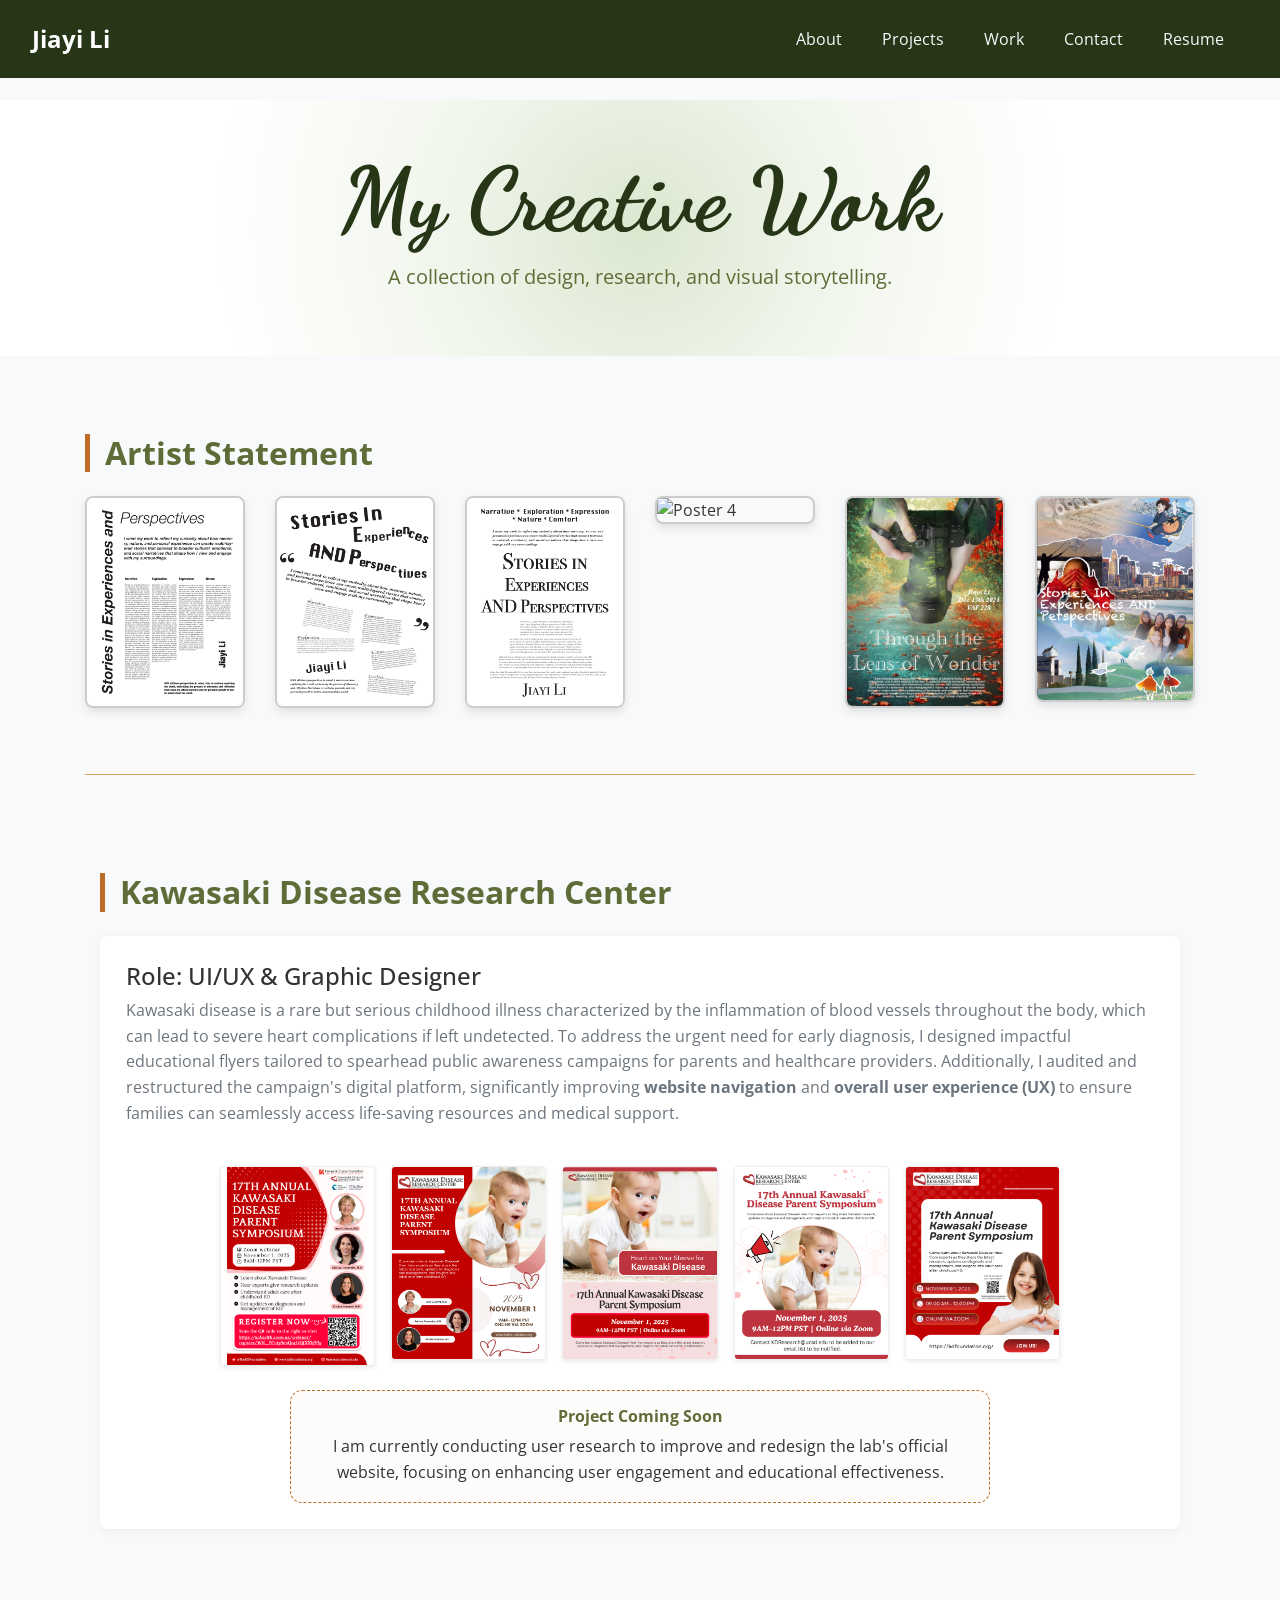
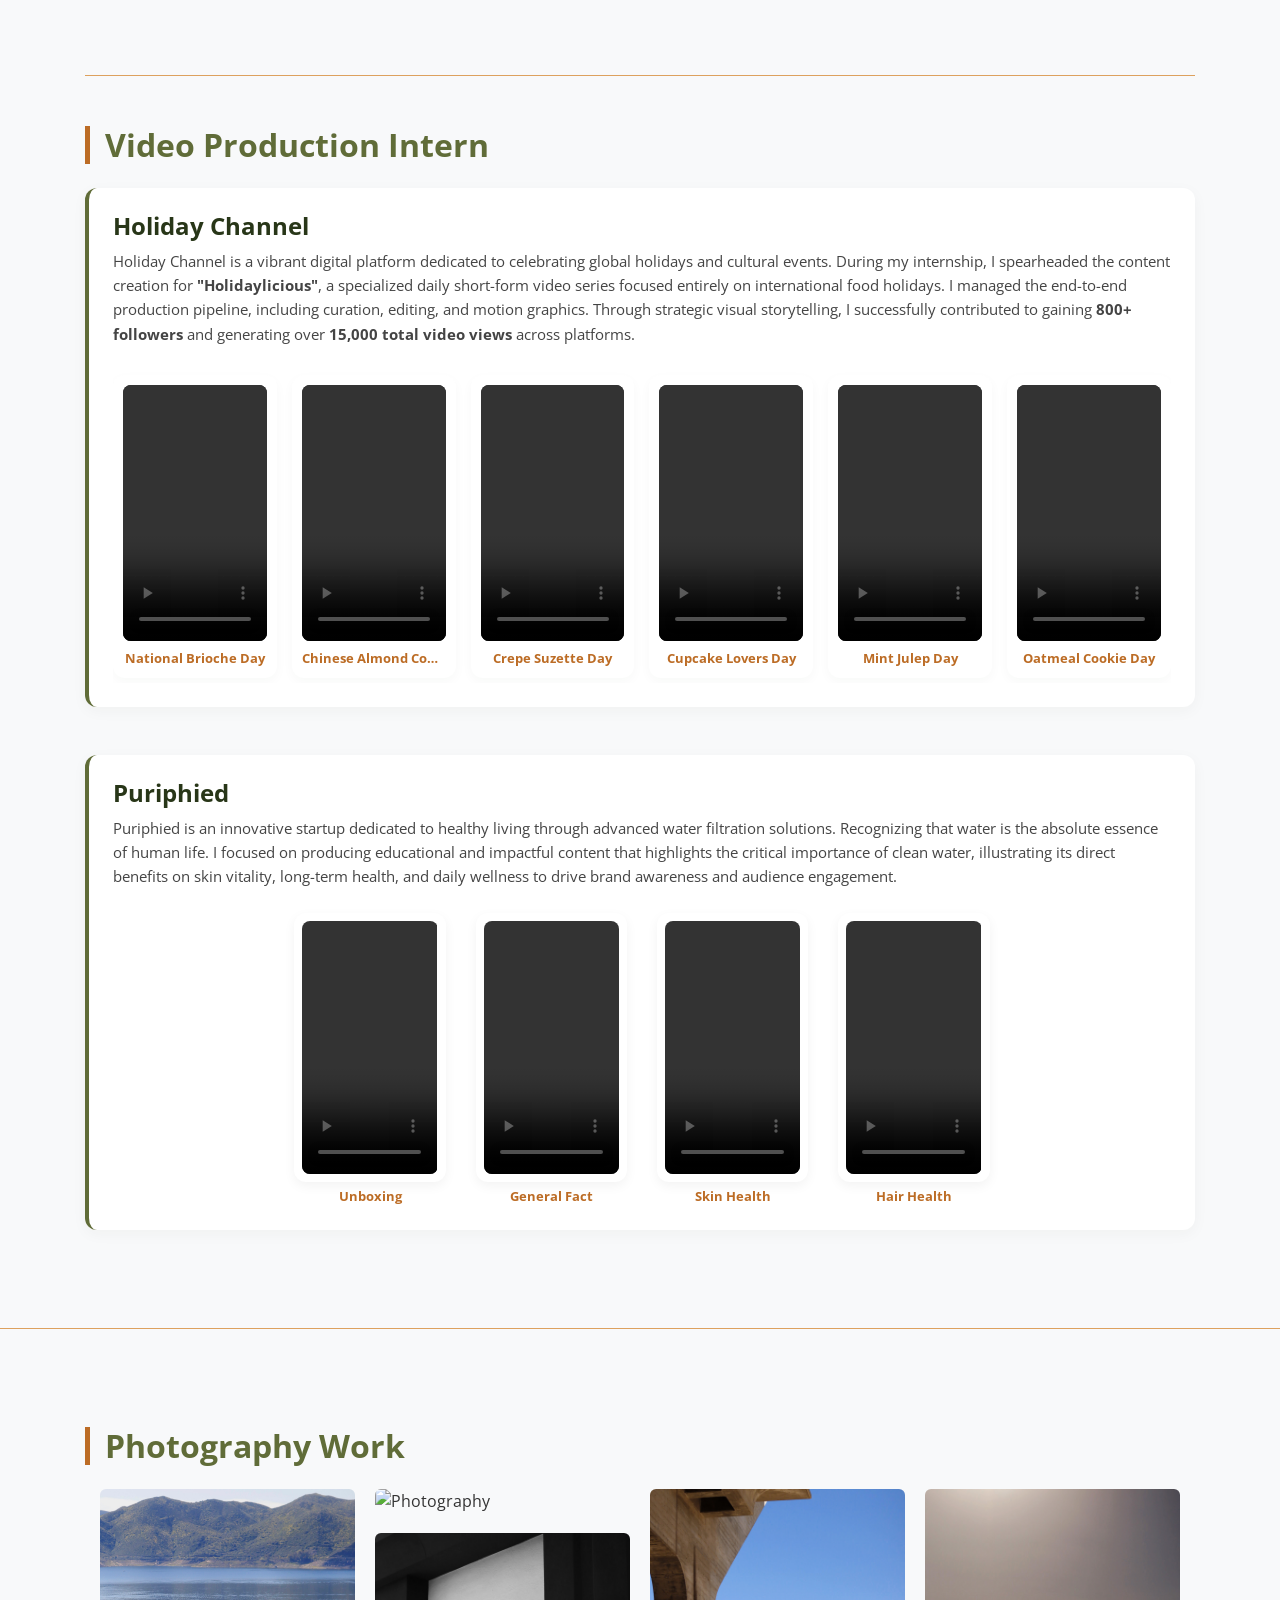
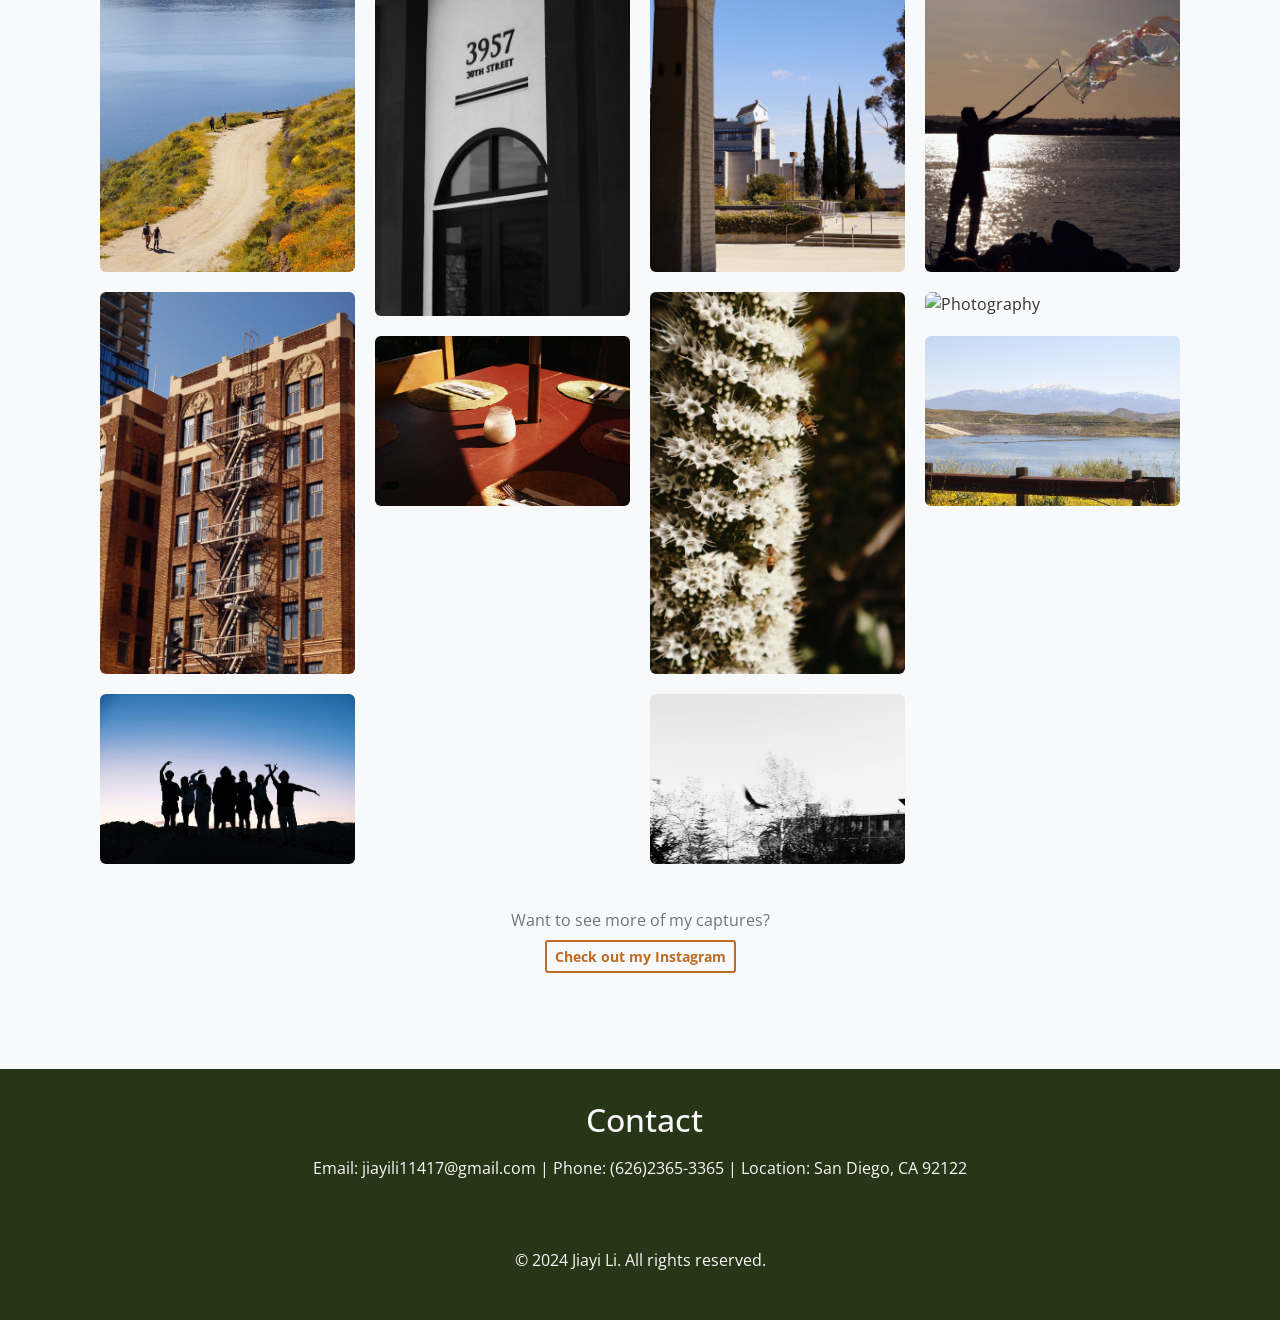
==== work.html @ 373b0603 "Update work.html" ====
<!doctype html>
<html lang="en">
<head>
    <meta charset="utf-8">
    <meta name="viewport" content="width=device-width, initial-scale=1, shrink-to-fit=no">
    <link href="https://fonts.googleapis.com/css2?family=Open+Sans:ital,wght@0,300..800;1,300..800&family=Roboto:wght@300&display=swap" rel="stylesheet">
    <link href="https://fonts.googleapis.com/css2?family=Dancing+Script:wght@700&display=swap" rel="stylesheet">
    <link rel="stylesheet" href="https://stackpath.bootstrapcdn.com/bootstrap/4.5.2/css/bootstrap.min.css">
    <link rel="stylesheet" href="styles.css">
    <script src="https://kit.fontawesome.com/b424141c2f.js" crossorigin="anonymous"></script>
    <title>Work Gallery | Jiayi Li</title>
</head>
<body class="work-page" style="padding-top: 100px; background-color: #f8f9fa;">

    <nav class="navbar navbar-expand-lg navbar-dark bg-dark fixed-top">
        <a class="navbar-brand" href="index.html">Jiayi Li</a>
        <button class="navbar-toggler" type="button" data-toggle="collapse" data-target="#navbarTogglerDemo02">
            <span class="navbar-toggler-icon"></span>
        </button>
        <div class="collapse navbar-collapse" id="navbarTogglerDemo02">
            <ul class="navbar-nav ml-auto">
                <li class="nav-item"><a href="index.html#about" class="nav-link"><i class="fas fa-user"></i> About</a></li>
                <li class="nav-item"><a href="index.html#projects" class="nav-link"><i class="fas fa-project-diagram"></i> Projects</a></li>
                <li class="nav-item active"><a href="work.html" class="nav-link"><i class="fas fa-palette"></i> Work</a></li>
                <li class="nav-item"><a href="index.html#contact" class="nav-link"><i class="fas fa-envelope"></i> Contact</a></li>
                <li class="nav-item"><a href="JIAYI_RESUME.pdf" class="nav-link" target="_blank"><i class="fas fa-file-alt"></i> Resume</a></li>
            </ul>
        </div>
    </nav>

   <header class="work-header text-center py-5" style="margin-bottom: 30px;">
        <div class="container">
            <h1 class="display-2" style="font-family: 'Dancing Script', cursive; font-weight: 700; color: #283618; text-shadow: 0.5px 0px 0px #283618;">
                My Creative Work
            </h1>
            <p class="lead" style="color: #606c38; font-weight: 400;">A collection of design, research, and visual storytelling.</p>
        </div>
    </header>

    <div class="container py-5">
    
    <section id="graphic-design" class="mb-5">
        <div class="custom-work-header mb-4">
            <h2><i class="fas fa-palette"></i> Artist Statement</h2>
        </div>
        <div class="row">
            <div class="col-md-2 col-4 mb-3"><img src="images/Denotative R2-1.png" class="img-fluid poster-image" alt="Poster 1"></div>
            <div class="col-md-2 col-4 mb-3"><img src="images/Connotative 2-1.png" class="img-fluid poster-image" alt="Poster 2"></div>
            <div class="col-md-2 col-4 mb-3"><img src="images/Connotative 4-1.png" class="img-fluid poster-image" alt="Poster 3"></div>
            <div class="col-md-2 col-4 mb-3"><img src="images/Exhibition 2-compressed-1.png" class="img-fluid poster-image" alt="Poster 4"></div>
            <div class="col-md-2 col-4 mb-3"><img src="images/Exhibition.png" class="img-fluid poster-image" alt="Poster 5"></div>
            <div class="col-md-2 col-4 mb-3"><img src="images/Collage.png" class="img-fluid poster-image" alt="Poster 6"></div>
        </div>
    </section>

    <hr>
     <!-- KDRC -->    
    <div class="container py-5">
        <section id="lab-research" class="mb-5">
            <div class="custom-work-header mb-4">
                <h2><i class="fas fa-flask"></i> Kawasaki Disease Research Center</h2>
            </div>
        
            <div class="project-item p-4 mb-4" style="height: auto; border-radius: 8px; background-color: #fff; box-shadow: 0 2px 10px rgba(0,0,0,0.05);">
                <div class="row">
                    <div class="col-md-12 mb-3">
                        <h4 class="mb-2">Role: UI/UX & Graphic Designer</h4>
                        <p class="text-muted">Kawasaki disease is a rare but serious childhood illness characterized by the inflammation of blood vessels throughout the body, which can lead to severe heart complications if left undetected. To address the urgent need for early diagnosis, I designed impactful educational flyers tailored to spearhead public awareness campaigns for parents and healthcare providers. Additionally, I audited and restructured the campaign's digital platform, significantly improving <strong>website navigation</strong> and <strong>overall user experience (UX)</strong> to ensure families can seamlessly access life-saving resources and medical support.</p>
                    </div>
                    
                    <div class="col-md-12">
                        <div class="row no-gutters justify-content-center">
                            <div class="col-md-2 col-sm-4 col-6 mb-3 px-2">
                                <img src="images/KD Flyer Work/p5.png" class="img-fluid kd-flyer-small" alt="KD Flyer 5">
                            </div>
                            <div class="col-md-2 col-sm-4 col-6 mb-3 px-2">
                                <img src="images/KD Flyer Work/p2.png" class="img-fluid kd-flyer-small" alt="KD Flyer 2">
                            </div>
                            <div class="col-md-2 col-sm-4 col-6 mb-3 px-2">
                                <img src="images/KD Flyer Work/p3.png" class="img-fluid kd-flyer-small" alt="KD Flyer 3">
                            </div>
                            <div class="col-md-2 col-sm-4 col-6 mb-3 px-2">
                                <img src="images/KD Flyer Work/p4.png" class="img-fluid kd-flyer-small" alt="KD Flyer 4">
                            </div>
                            <div class="col-md-2 col-sm-4 col-6 mb-3 px-2">
                                <img src="images/KD Flyer Work/p1.png" class="img-fluid kd-flyer-small" alt="KD Flyer 1">
                            </div>
                        </div>
                    </div>
    
                    <div class="col-md-12 mt-2">
                        <div class="coming-soon-inline p-3 text-center" style="border: 1px dashed #bc6c25; border-radius: 12px; background: rgba(221, 161, 94, 0.03);">
                            <h6 style="color: #606c38; font-weight: bold;"><i class="fas fa-spinner fa-spin"></i> Project Coming Soon</h6>
                            <p class="mb-0 small">I am currently conducting user research to improve and redesign the lab's official website, focusing on enhancing user engagement and educational effectiveness.</p>
                        </div>
                    </div>
                </div>
            </div>
        </section>
    </div>
    <hr>

    <!-- Section: Internship - Video Production -->
    <section id="internship-videos" class="mb-5">
        <div class="custom-work-header mb-4">
            <h2><i class="fas fa-briefcase"></i> Video Production Intern</h2>
        </div>
        
        <div class="company-intro-card p-4 mb-4">
            <h4 class="company-name">Holiday Channel</h4>
            <p class="company-desc">
                Holiday Channel is a vibrant digital platform dedicated to celebrating global holidays and cultural events. During my internship, I spearheaded the content creation for <strong>"Holidaylicious"</strong>, a specialized daily short-form video series focused entirely on international food holidays. I managed the end-to-end production pipeline, including curation, editing, and motion graphics. Through strategic visual storytelling, I successfully contributed to gaining <strong>800+ followers</strong> and generating over <strong>15,000 total video views</strong> across platforms.
            </p>
    
            <div class="video-row-scroll mt-4" style="display: flex !important; flex-direction: row !important; flex-wrap: nowrap !important; justify-content: space-between !important; gap: 15px !important; width: 100% !important; box-sizing: border-box !important; padding: 5px 0 !important;">
                
                <div class="video-grid-card" style="flex: 1 1 calc(16.666% - 13px) !important; min-width: 140px !important; max-width: 100% !important; box-sizing: border-box !important;">
                    <div class="video-responsive" style="width: 100% !important; aspect-ratio: 9 / 16 !important; position: relative !important;">
                        <video autoplay loop muted playsinline controls preload="metadata" style="width: 100% !important; height: 100% !important; object-fit: cover !important;">
                            <source src="videos/National Brioche Day.mp4" type="video/mp4">
                        </video>
                    </div>
                    <span class="video-tag">National Brioche Day</span>
                </div>
    
                <div class="video-grid-card" style="flex: 1 1 calc(16.666% - 13px) !important; min-width: 140px !important; max-width: 100% !important; box-sizing: border-box !important;">
                    <div class="video-responsive" style="width: 100% !important; aspect-ratio: 9 / 16 !important; position: relative !important;">
                        <video autoplay loop muted playsinline controls preload="metadata" style="width: 100% !important; height: 100% !important; object-fit: cover !important;">
                            <source src="videos/National Chinese Almond Cookie Day.mp4" type="video/mp4">
                        </video>
                    </div>
                    <span class="video-tag">Chinese Almond Cookie Day</span>
                </div>
    
                <div class="video-grid-card" style="flex: 1 1 calc(16.666% - 13px) !important; min-width: 140px !important; max-width: 100% !important; box-sizing: border-box !important;">
                    <div class="video-responsive" style="width: 100% !important; aspect-ratio: 9 / 16 !important; position: relative !important;">
                        <video autoplay loop muted playsinline controls preload="metadata" style="width: 100% !important; height: 100% !important; object-fit: cover !important;">
                            <source src="videos/National Crepe Suzette Day.mp4" type="video/mp4">
                        </video>
                    </div>
                    <span class="video-tag">Crepe Suzette Day</span>
                </div>
    
                <div class="video-grid-card" style="flex: 1 1 calc(16.666% - 13px) !important; min-width: 140px !important; max-width: 100% !important; box-sizing: border-box !important;">
                    <div class="video-responsive" style="width: 100% !important; aspect-ratio: 9 / 16 !important; position: relative !important;">
                        <video autoplay loop muted playsinline controls preload="metadata" style="width: 100% !important; height: 100% !important; object-fit: cover !important;">
                            <source src="videos/National Cupcake Lovers Day.mp4" type="video/mp4">
                        </video>
                    </div>
                    <span class="video-tag">Cupcake Lovers Day</span>
                </div>
    
                <div class="video-grid-card" style="flex: 1 1 calc(16.666% - 13px) !important; min-width: 140px !important; max-width: 100% !important; box-sizing: border-box !important;">
                    <div class="video-responsive" style="width: 100% !important; aspect-ratio: 9 / 16 !important; position: relative !important;">
                        <video autoplay loop muted playsinline controls preload="metadata" style="width: 100% !important; height: 100% !important; object-fit: cover !important;">
                            <source src="videos/National Mint Julep Day.mp4" type="video/mp4">
                        </video>
                    </div>
                    <span class="video-tag">Mint Julep Day</span>
                </div>
    
                <div class="video-grid-card" style="flex: 1 1 calc(16.666% - 13px) !important; min-width: 140px !important; max-width: 100% !important; box-sizing: border-box !important;">
                    <div class="video-responsive" style="width: 100% !important; aspect-ratio: 9 / 16 !important; position: relative !important;">
                        <video autoplay loop muted playsinline controls preload="metadata" style="width: 100% !important; height: 100% !important; object-fit: cover !important;">
                            <source src="videos/National Oatmeal Cookie Day.mp4" type="video/mp4">
                        </video>
                    </div>
                    <span class="video-tag">Oatmeal Cookie Day</span>
                </div>
    
            </div>
        </div> 
    </section>
       
        <div class="company-intro-card p-4">
            <h4 class="company-name">Puriphied</h4>
            <p class="company-desc mb-4">
                Puriphied is an innovative startup dedicated to healthy living through advanced water filtration solutions. Recognizing that water is the absolute essence of human life. I focused on producing educational and impactful content that highlights the critical importance of clean water, illustrating its direct benefits on skin vitality, long-term health, and daily wellness to drive brand awareness and audience engagement.
            </p>
            
            <div class="row g-3 justify-content-center">
                
                <div class="col-2">
                    <div style="width: 100%; aspect-ratio: 9 / 16; border-radius: 12px; overflow: hidden; background: #1a1a1a; box-shadow: 0 4px 12px rgba(0,0,0,0.05); padding: 8px; background-color: #fff;">
                        <video autoplay loop muted playsinline controls preload="metadata" style="width: 100%; height: 100%; object-fit: cover; border-radius: 8px;">
                            <source src="videos/Unboxing.mp4" type="video/mp4">
                        </video>
                    </div>
                    <div style="text-align: center; margin-top: 5px; font-size: 0.8rem; font-weight: bold; color: #bc6c25; white-space: nowrap; overflow: hidden; text-overflow: ellipsis;">Unboxing</div>
                </div>

                <div class="col-2">
                    <div style="width: 100%; aspect-ratio: 9 / 16; border-radius: 12px; overflow: hidden; background: #1a1a1a; box-shadow: 0 4px 12px rgba(0,0,0,0.05); padding: 8px; background-color: #fff;">
                        <video autoplay loop muted playsinline controls preload="metadata" style="width: 100%; height: 100%; object-fit: cover; border-radius: 8px;">
                            <source src="videos/General fact.mp4" type="video/mp4">
                        </video>
                    </div>
                    <div style="text-align: center; margin-top: 5px; font-size: 0.8rem; font-weight: bold; color: #bc6c25; white-space: nowrap; overflow: hidden; text-overflow: ellipsis;">General Fact</div>
                </div>

                <div class="col-2">
                    <div style="width: 100%; aspect-ratio: 9 / 16; border-radius: 12px; overflow: hidden; background: #1a1a1a; box-shadow: 0 4px 12px rgba(0,0,0,0.05); padding: 8px; background-color: #fff;">
                        <video autoplay loop muted playsinline controls preload="metadata" style="width: 100%; height: 100%; object-fit: cover; border-radius: 8px;">
                            <source src="videos/Skin.mp4" type="video/mp4">
                        </video>
                    </div>
                    <div style="text-align: center; margin-top: 5px; font-size: 0.8rem; font-weight: bold; color: #bc6c25; white-space: nowrap; overflow: hidden; text-overflow: ellipsis;">Skin Health</div>
                </div>

                <div class="col-2">
                    <div style="width: 100%; aspect-ratio: 9 / 16; border-radius: 12px; overflow: hidden; background: #1a1a1a; box-shadow: 0 4px 12px rgba(0,0,0,0.05); padding: 8px; background-color: #fff;">
                        <video autoplay loop muted playsinline controls preload="metadata" style="width: 100%; height: 100%; object-fit: cover; border-radius: 8px;">
                            <source src="videos/Hair.mp4" type="video/mp4">
                        </video>
                    </div>
                    <div style="text-align: center; margin-top: 5px; font-size: 0.8rem; font-weight: bold; color: #bc6c25; white-space: nowrap; overflow: hidden; text-overflow: ellipsis;">Hair Health</div>
                </div>
            </div>
        </div>
    </div> 
    
    <hr>    
           
    <!-- Photography Section -->
    <div class="container py-5">
        <section id="photography" class="mb-5">
            <div class="custom-work-header mb-4">
                <h2><i class="fas fa-camera"></i> Photography Work</h2>
            </div>
            
            <div class="photography-grid">
                <div class="photo-column">
                    <img src="images/Photography Work/photo 2.jpg" class="photo-item" alt="Photography">
                    <img src="images/Photography Work/photo 6.JPG" class="photo-item" alt="Photography">
                    <img src="images/Photography Work/photo 10.JPG" class="photo-item" alt="Photography">
                </div>
                <div class="photo-column">
                    <img src="images/Photography Work/photo 3.JPG" class="photo-item" alt="Photography">
                    <img src="images/Photography Work/photo 7.JPG" class="photo-item" alt="Photography">
                    <img src="images/Photography Work/photo 11.JPG" class="photo-item" alt="Photography">
                </div>
                <div class="photo-column">
                    <img src="images/Photography Work/photo 4.JPG" class="photo-item" alt="Photography">
                    <img src="images/Photography Work/photo 8.JPG" class="photo-item" alt="Photography">
                    <img src="images/Photography Work/photo 12.JPG" class="photo-item" alt="Photography">
                </div>
                <div class="photo-column">
                    <img src="images/Photography Work/photo 5.JPG" class="photo-item" alt="Photography">
                    <img src="images/Photography Work/photo 9.JPG" class="photo-item" alt="Photography">
                    <img src="images/Photography Work/photo 13.JPG" class="photo-item" alt="Photography">
                </div>
            </div>

            <div class="text-center mt-4">
                <p class="large text-muted mb-2">Want to see more of my captures?</p>
                <a href="https://www.instagram.com/jyl_m50" target="_blank" class="btn btn-sm btn-outline-dark">
                    <i class="fab fa-instagram"></i> Check out my Instagram
                </a>
            </div>
        </section>
    </div>
    

<!-- Contact Section -->
<!-- Contact Section -->
    <footer>
        <div class="container">
            <div id="contact">
                <h2><i class="fas fa-envelope"></i>&nbsp;Contact</h2>
                <p>Email: jiayili11417@gmail.com | Phone: (626)2365-3365 | Location: San Diego, CA 92122</p>
                <div class="social-links">
                    <a href="mailto:jiayili11417@gmail.com" target="_blank"><i class="fas fa-envelope"></i></a>
                    <a href="https://www.linkedin.com/in/jiayi-li-402054281/" target="_blank"><i class="fab fa-linkedin"></i></a>
                    <a href="https://www.instagram.com/jyl_m50?igsh=NTc4MTIwNjQ2YQ%3D%3D&utm_source=qr" target="_blank"><i class="fab fa-instagram"></i></a>
                </div>
            </div>
            <p>&copy; 2024 Jiayi Li. All rights reserved.</p>
        </div>
    </footer>

</body>
</html>
---- styles.css ----
/* General Styles */
body {
    font-family: 'Open Sans', sans-serif;
    color: #333;
    background-color: #f8f9fa;
    margin: 0;
    padding: 0;
}

/* Navbar Styles */
.navbar {
    padding: 1rem 2rem;
    background-color: #283618 !important; 
}

.navbar-brand {
    color: #f8f9fa; 
    font-size: 1.5rem;
    font-weight: bold;
}

.nav-link {
    color: #f8f9fa !important;
    font-size: 1rem;
    margin-right: 1rem;
    display: flex;
    align-items: center;
}

.nav-link i {
    margin-right: 0.5rem; 
}

.nav-link:hover {
    color:#dcdcdc !important;
}

.navbar .navbar-brand {
    color: #ffffff !important;
}


/* About Me Section */
.about-bg {
    background: radial-gradient(circle at center, #dbe7cf 0%, #f1f6ec 30%, #ffffff 65%, #ffffff 100%);
    margin-top: 0;
    padding-top: 70px; /* Offset for fixed navbar */
    position: relative;
    overflow: hidden;
    height: 100vh; 
    width: 100%;
    display: flex;
    align-items: center;
    transform-style: preserve-3d;
    will-change: transform;
    transition: transform 0.1s cubic-bezier(0.25, 1, 0.5, 1);
    z-index: 2;
}

.about-content-wrapper {
    will-change: transform, opacity;
    transition: transform 0.1s cubic-bezier(0.25, 1, 0.5, 1), opacity 0.1s linear;
}

.image-stack {
    will-change: transform, opacity;
    transition: transform 0.1s cubic-bezier(0.25, 1, 0.5, 1), opacity 0.1s linear;
}

#projects {
    position: relative;
    z-index: 3;
    background-color: white;
}

.about-bg h2 {
    font-size: 2.5rem;
    margin-bottom: 0.5rem;
    color: #283618;
}

.about-bg h4 {
    font-size: 1.5rem;
    margin-bottom: 2rem;
    color: #3b4f24; 
}

.about-bg p {
    font-size: 1rem;
    line-height: 1.6;
    color: #2b3520;
}

.about-bg img {
    border-radius: 50%;
    border: 2.5px solid #bc6c25;; 
    width: 320px; 
    height: 320px; 
}

/* Projects Section */
.projects-bg {
    background-color: white; 
    padding: 4rem 0;
    border-bottom: 2px solid #283618; 
}

.projects-bg h2 {
    font-size: 2.5rem;
    margin-bottom: 2rem;
    color: #606c38; 
}

.project-item {
    width: 100%;
    max-width: 100%;
    margin-bottom: 30px;
    background-color:#ffffff; 
    padding: 2rem;
    border-radius: 12px;
    box-shadow: 0 10px 25px rgba(40, 54, 24, 0.08);
    border-top: 4px solid #606c38;
    transition: transform 0.3s ease;
    display: flex;
    flex-direction: column;
    align-items: flex-start;
    text-align: left; 
    height:100%;
    overflow: hidden
}

.project-item:hover {
    transform: translateY(-10px);
    /* Shadow gets deeper on hover */
    box-shadow: 0 15px 35px rgba(40, 54, 24, 0.15); 
    border-top-color: #bc6c25; /* Border changes to your orange accent */
}

.project-item h3 {
    font-size: 1.5 rem;
    margin-bottom: 0.75rem;
}

.project-item p {
    font-size: 1rem;
    line-height: 1.6;
    margin-top: 5px;
    flex-grow: 1;
}


.image-container {
    text-align: center;
    margin-top: 0.5rem;
    margin-bottom: 1.5rem;
    padding: 10px;
}

.image-container img {
    border-radius: 10px;
    width: 100%;
    height: auto;
    max-height: 250px;
    object-fit: contain;
    transition: transform 0.3s ease;
    background-color: #f0f0f0;
}

.image-container {
    display: flex;
    justify-content: center;
    align-items: center;
    width: 100%; 
    height: auto;
}

.project-image {
    width: 100%; 
    max-width: 400px; 
    height: auto; 
    object-fit: contain;
    border-radius: 10px;
}

.image-container img:hover {
    transform: scale(1.05);
}

.container {
    padding-left: 15px !important;
    padding-right: 15px !important;
}

@media (max-width: 767px) {
    .project-item {
        margin-bottom: 20px;
    }
}

/* Add margin to the COLUMNS, not the items, to prevent vertical overlapping */
.projects-bg [class*="col-"] {
    display: flex;
    margin-bottom: 30px; /* This creates the physical gap between rows */
}

.project-item p {
    flex-grow: 1; /* Pushes the image container to the bottom so cards look even */
    margin-bottom: 1.5rem;
}

.carousel-control-prev-icon,
.carousel-control-next-icon {
    background-color: rgb(118, 118, 118); 
    background-size: 100%, 100%;
}

.carousel-caption {
    position: absolute;
    bottom: 20px; 
    left: 50%;
    transform: translateX(-50%);
    color: black;
    font-size: 8px;
    font-weight: bold;
}

/* Contact Section */
footer {
    background-color: #283618;
    color: #f8f9fa;
    padding: 2rem 0;
    text-align: center;
}

footer h2 {
    margin-bottom: 1rem;
}

footer p {
    font-size: 1rem;
    margin-bottom: 1rem;
}

.social-links a {
    color: #f8f9fa;
    font-size: 1.5rem;
    margin: 0 0.5rem;
    transition: color 0.3s ease;
}

.social-links a:hover {
    color: #bc6c25; 
}

footer p:last-of-type {
    margin-top: 1rem;
}

/* Back-top Button */
#back-to-top {
    position: fixed;
    bottom: 30px;
    right: 30px;
    display: none;
    z-index: 99; 
    font-size: 18px;
    background-color: #e1e4e7; 
    color: #6a6a6a; 
    cursor: pointer;
    padding: 15px;
    border-radius: 50%;
    box-shadow: 0 4px 8px rgba(0, 0, 0, 0.2); 
    transition: background-color 0.3s ease; 
}

#back-to-top:hover {
    background-color: #bc6c25; 
}

/* Style for Graphic Design Posters Section */
#posters {
    padding: 50px 0;
    background-color: #dda15e;
}

.fancy-title {
    font-family: 'Berghan';
    font-size: 36px;
    font-weight: bold;
    text-align: center;
    color: #F2F1E8;
    text-transform: uppercase;
    letter-spacing: 2px;
    margin-bottom: 40px;
}

.poster-image {
    border: 2px solid #ccc;
    border-radius: 8px;
    box-shadow: 0 4px 8px rgba(0, 0, 0, 0.1);
    transition: transform 0.3s ease, box-shadow 0.3s ease;
}

.poster-image:hover {
    transform: scale(1.05);
    box-shadow: 0 8px 16px rgba(0, 0, 0, 0.2);
}

.poster-image {
    max-width: 100%;
    height: auto;
    display: block;
    margin: 0 auto;
}

@media (max-width: 767px) {
    .project-item {
        margin-bottom: 20px;
    }
}

/* Animation Keyframes */
@keyframes fadeSlideUp {
    from {
        opacity: 0;
        transform: translateY(50px);
    }
    to {
        opacity: 1;
        transform: translateY(0);
    }
}

/* Initially hidden */
.about-bg .about-text, .about-bg .about-img {
    opacity: 0;
    transform: translateY(50px);
    transition: opacity 0.8s ease, transform 0.8s ease;
}

/* Show when active */
.about-bg.show .about-text, .about-bg.show .about-img {
    opacity: 1;
    transform: translateY(0);
}

/* 2/23 updates
/* Enhanced Project Card Interactivity */
.project-item {
    transition: all 0.4s cubic-bezier(0.165, 0.84, 0.44, 1); 
    border: 2px solid transparent; 
}

.project-item:hover {
    transform: translateY(-8px); /* Lifts the card */
    box-shadow: 0 12px 24px rgba(0, 0, 0, 0.15); /* Adds depth */
    border-color: #606c38; 
}

/* Make images zoom slightly inside the card */
.image-container {
    overflow: hidden;
    border-radius: 8px;
}

.image-container img {
    transition: transform 0.5s ease;
}

.project-item:hover .image-container img {
    transform: scale(1.05); 
}

.typewriter-text {
    color: #bc6c25; 
    font-weight: bold;
    border-right: 3px solid #606c38; 
    padding-right: 5px;
    animation: blink 0.8s infinite;
}

@keyframes blink {
    0%, 100% { border-color: transparent; }
    50% { border-color: #606c38; }
}

/* About Section Spacing */
.about-bg {
    padding: 80px 0; 
}

.profile-photo {
    border-radius: 50%;
    border: 8px solid #bc6c25; 
    width: 320px; 
    height: 320px; 
    object-fit: cover;
    box-shadow: 0 10px 30px rgba(0,0,0,0.1); 
    margin-top: 20px;
}

/* Add some padding-right to the text so it doesn't touch the image */
.col-md-7 {
    padding-right: 40px;
}

/* Mobile Fix: Center image when stacked */
@media (max-width: 768px) {
    .col-md-7 {
        padding-right: 15px;
        text-align: center;
        margin-bottom: 30px;
    }
}

/* Styling for the dedicated Work page */
.work-header {
    padding: 120px 0 60px; 
    background: radial-gradient(circle at center, #dbe7cf 0%, #f1f6ec 30%, #ffffff 65%, #ffffff 100%);
    color: #283618; 
}

.poster-page-img {
    width: 100%;
    height: 500px; 
    object-fit: cover;
    transition: transform 0.3s ease;
    cursor: zoom-in;
}

.poster-page-img:hover {
    transform: translateY(-5px);
    box-shadow: 0 10px 20px rgba(0,0,0,0.2) !important;
}

/* Styling for the dedicated Work Page */
.work-hero {
    padding: 140px 0 80px;
    background-color: #283618; 
}

.work-section-title {
    color: #606c38;
    margin-bottom: 30px;
    font-weight: bold;
    border-left: 5px solid #bc6c25;
    padding-left: 15px;
}

.poster-item {
    width: 100%;
    height: 400px; 
    object-fit: cover;
    border-radius: 8px;
    box-shadow: 0 4px 10px rgba(0,0,0,0.1);
    transition: transform 0.3s ease;
}

.poster-item:hover {
    transform: scale(1.03);
}

.placeholder-box {
    background-color: #e5e5e5;
    height: 300px;
    display: flex;
    align-items: center;
    justify-content: center;
    border-radius: 8px;
    color: #888;
}

.work-page hr {
    margin: 50px 0;
    border-top: 1px solid #dda15e;
}

/* 2/24 
/* --- Photography Section Fix --- */
.photography-grid {
    display: flex;
    flex-wrap: wrap;
    max-width: 1100px; 
    margin: 0 auto;
    align-items: flex-start; 
}

.photo-column {
    flex: 25%; 
    max-width: 25%;
    padding: 0 10px;
    box-sizing: border-box;
}

.photo-item {
    width: 100%;
    margin-bottom: 20px; 
    border-radius: 6px;
    display: block;
    transition: transform 0.3s ease, box-shadow 0.3s ease;
    /* REMOVED max-height and object-fit to allow vertical photos to be tall */
}

.photo-item:hover {
    transform: translateY(-5px);
    box-shadow: 0 10px 20px rgba(0,0,0,0.15);
}

/* --- Lab Section Fixes --- */
.coming-soon-inline {
    max-width: 700px;
    margin: 0 auto; /* Centers the box */
}

/* Custom Header with Orange Line */
.custom-work-header {
    border-left: 5px solid #bc6c25;
    padding-left: 15px;
}

.custom-work-header h2 {
    color: #606c38;
    font-weight: 700;
}

/* Responsive fixes */
@media (max-width: 800px) {
    .photo-column { flex: 50%; max-width: 50%; }
}
@media (max-width: 500px) {
    .photo-column { flex: 100%; max-width: 100%; }
}

/* Instagram Button Styling */
.btn-outline-dark {
    border-color: #bc6c25;
    color: #bc6c25;
    font-weight: bold;
    border-width: 2px;
}

.btn-outline-dark:hover {
    background-color: #bc6c25;
    border-color: #bc6c25;
    color: #fff;
}

/* Photography Grid - Extra Small Refinement */
.smaller-grid {
    max-width: 850px; 
    margin: 0 auto;
}

/* Lab Research Mini-Gallery Styling */
#lab-research .img-fluid {
    transition: transform 0.2s;
    cursor: pointer;
}

#lab-research .img-fluid:hover {
    transform: scale(1.1);
    z-index: 10;
}

/* Coming Soon Section Styling */
.coming-soon-box {
    background-color: rgba(221, 161, 94, 0.05); 
}

/* Smaller Lab Flyers Styling */
.kd-flyer-small {
    border-radius: 4px;
    border: 1px solid #eee;
    box-shadow: 0 2px 5px rgba(0,0,0,0.08);
    transition: transform 0.3s ease;
    width: 100%;
    max-height: 200px; 
    object-fit: contain;
    background-color: white;
}

.kd-flyer-small:hover {
    transform: translateY(-3px);
    box-shadow: 0 5px 15px rgba(0,0,0,0.1);
}

/* Slimmer Coming Soon Box */
.coming-soon-inline {
    border-width: 1px !important; /* Making the dashed line more subtle */
}

/* ==========================================================================
   Internship Video Section 
   ========================================================================== */
.company-intro-card {
    background-color: #ffffff;
    border-radius: 12px;
    box-shadow: 0 4px 15px rgba(40, 54, 24, 0.04);
    border-left: 4px solid #606c38;
}

.company-name {
    color: #283618;
    font-weight: 700;
    margin-bottom: 8px;
}

.company-desc {
    color: #444;
    font-size: 0.95rem;
    line-height: 1.6;
    margin-bottom: 0;
}

.video-row-scroll {
    display: flex;
    flex-direction: row;
    flex-wrap: nowrap;
    gap: 15px;
    overflow-x: auto;
    scroll-behavior: smooth;
    padding: 15px 5px;
    width: 100%;
}

.video-row-scroll::-webkit-scrollbar {
    display: none; 
}

.video-grid-card {
    flex: 0 0 auto;
    width: 155px;
    background: #ffffff;
    padding: 10px;
    border-radius: 12px;
    box-shadow: 0 4px 12px rgba(40, 54, 24, 0.03);
    transition: transform 0.4s cubic-bezier(0.165, 0.84, 0.44, 1), box-shadow 0.4s ease;
    text-align: center;
    box-sizing: border-box;
}

.video-grid-card:hover {
    transform: translateY(-6px);
    box-shadow: 0 12px 24px rgba(40, 54, 24, 0.12);
}

.video-responsive {
    width: 100%;
    aspect-ratio: 9 / 16;
    border-radius: 8px;
    overflow: hidden;
    background: #1a1a1a;
}

.video-responsive video {
    width: 100%;
    height: 100%;
    object-fit: cover;
}

.video-tag {
    display: block;
    margin-top: 8px;
    font-size: 0.8rem;
    font-weight: bold;
    color: #bc6c25;
    white-space: nowrap;
    overflow: hidden;
    text-overflow: ellipsis;
    width: 100%;
}

@media (max-width: 992px) {
    .video-grid-card { 
        width: 165px;
    }
}

@media (max-width: 576px) {
    .video-grid-card { 
        width: 145px;
    }
}
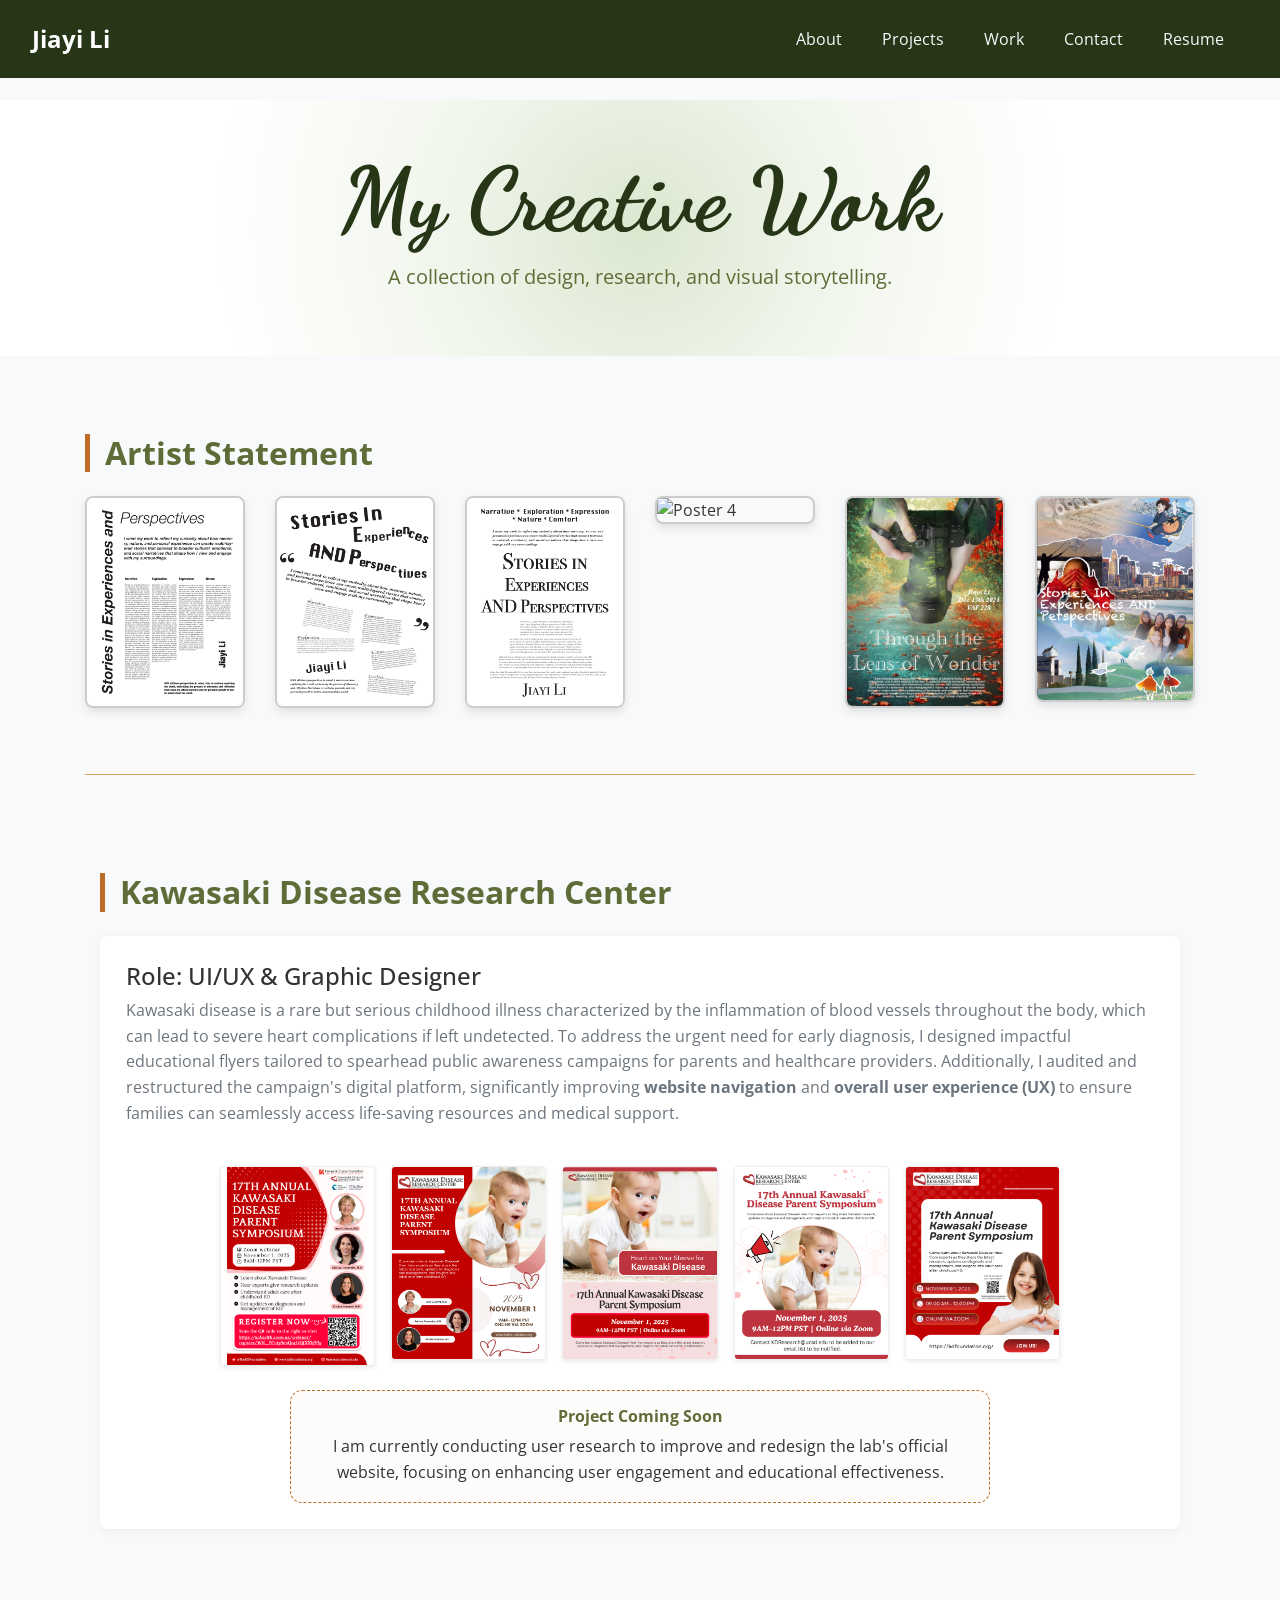
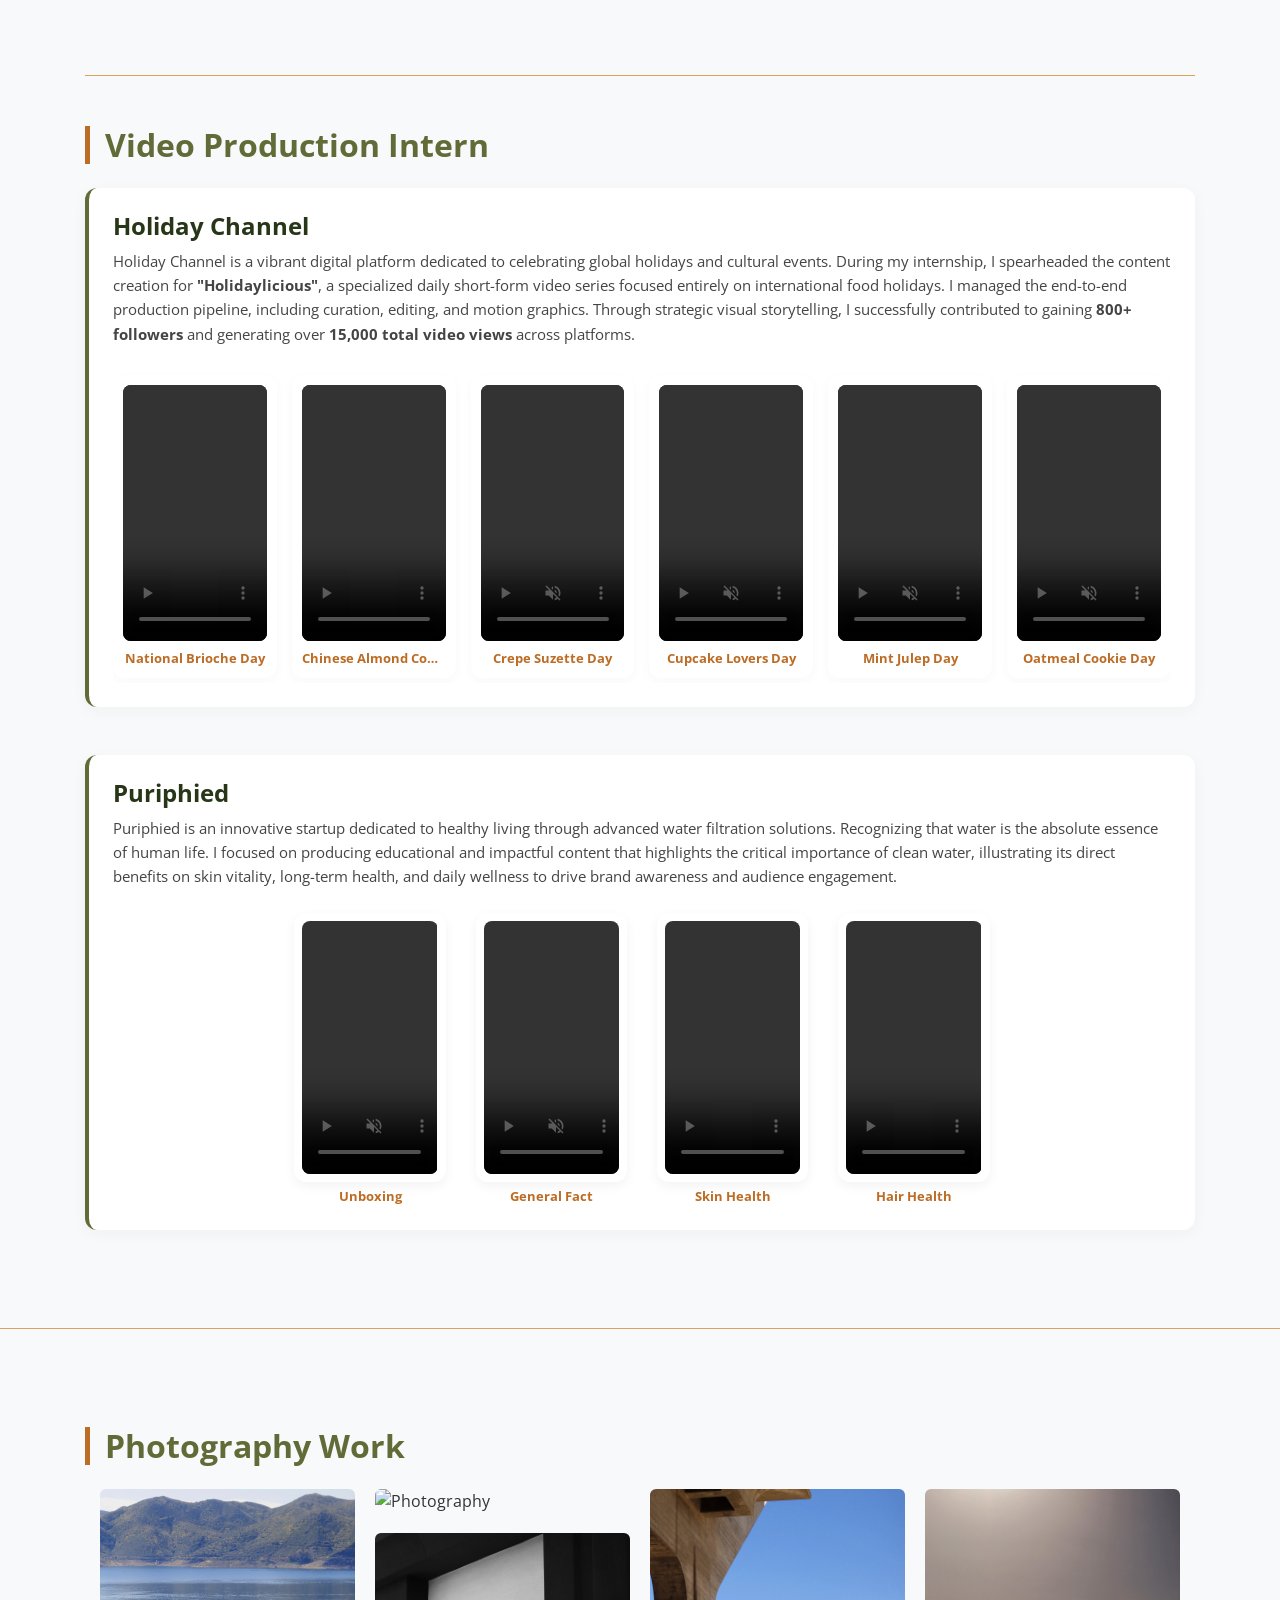
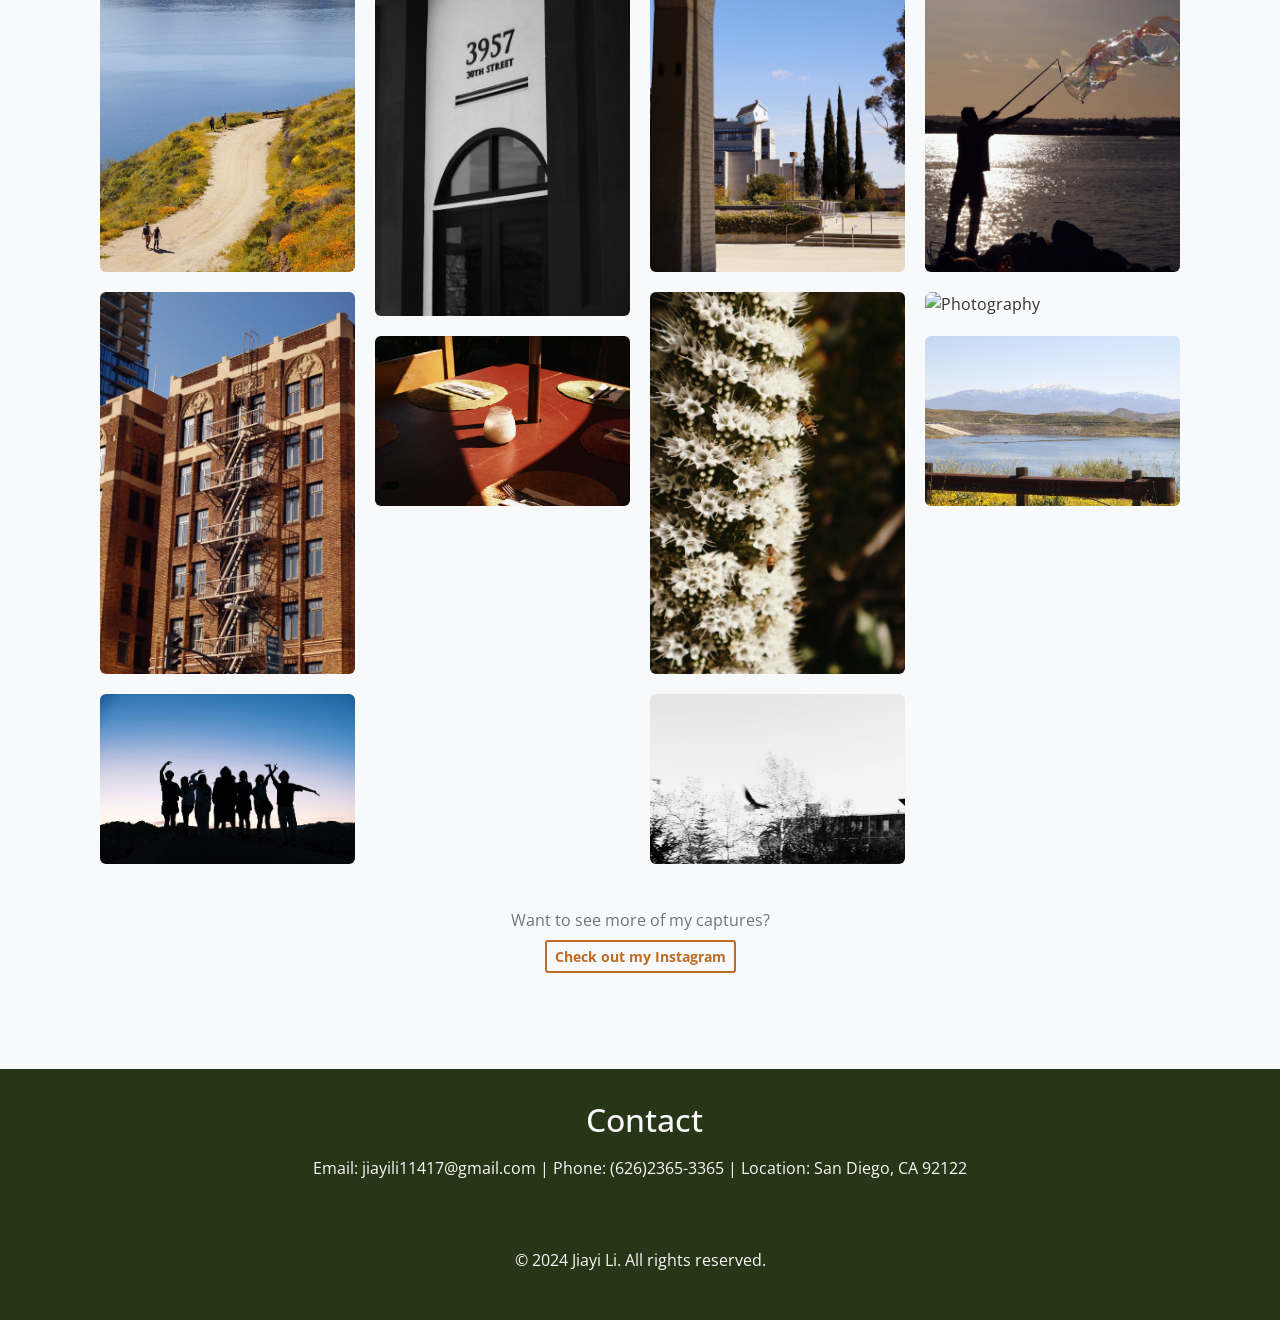
==== commit 79f968c8: "Update work.html" ====
--- a/work.html
+++ b/work.html
@@ -214,10 +214,11 @@
                         </video>
                     </div>
                     <div style="text-align: center; margin-top: 5px; font-size: 0.8rem; font-weight: bold; color: #bc6c25; white-space: nowrap; overflow: hidden; text-overflow: ellipsis;">Hair Health</div>
-                </div>
-            </div>
-        </div>
-    </div> 
+                    </div>
+                </div>
+            </div>
+        </div>
+    </div>
     
     <hr>    
            
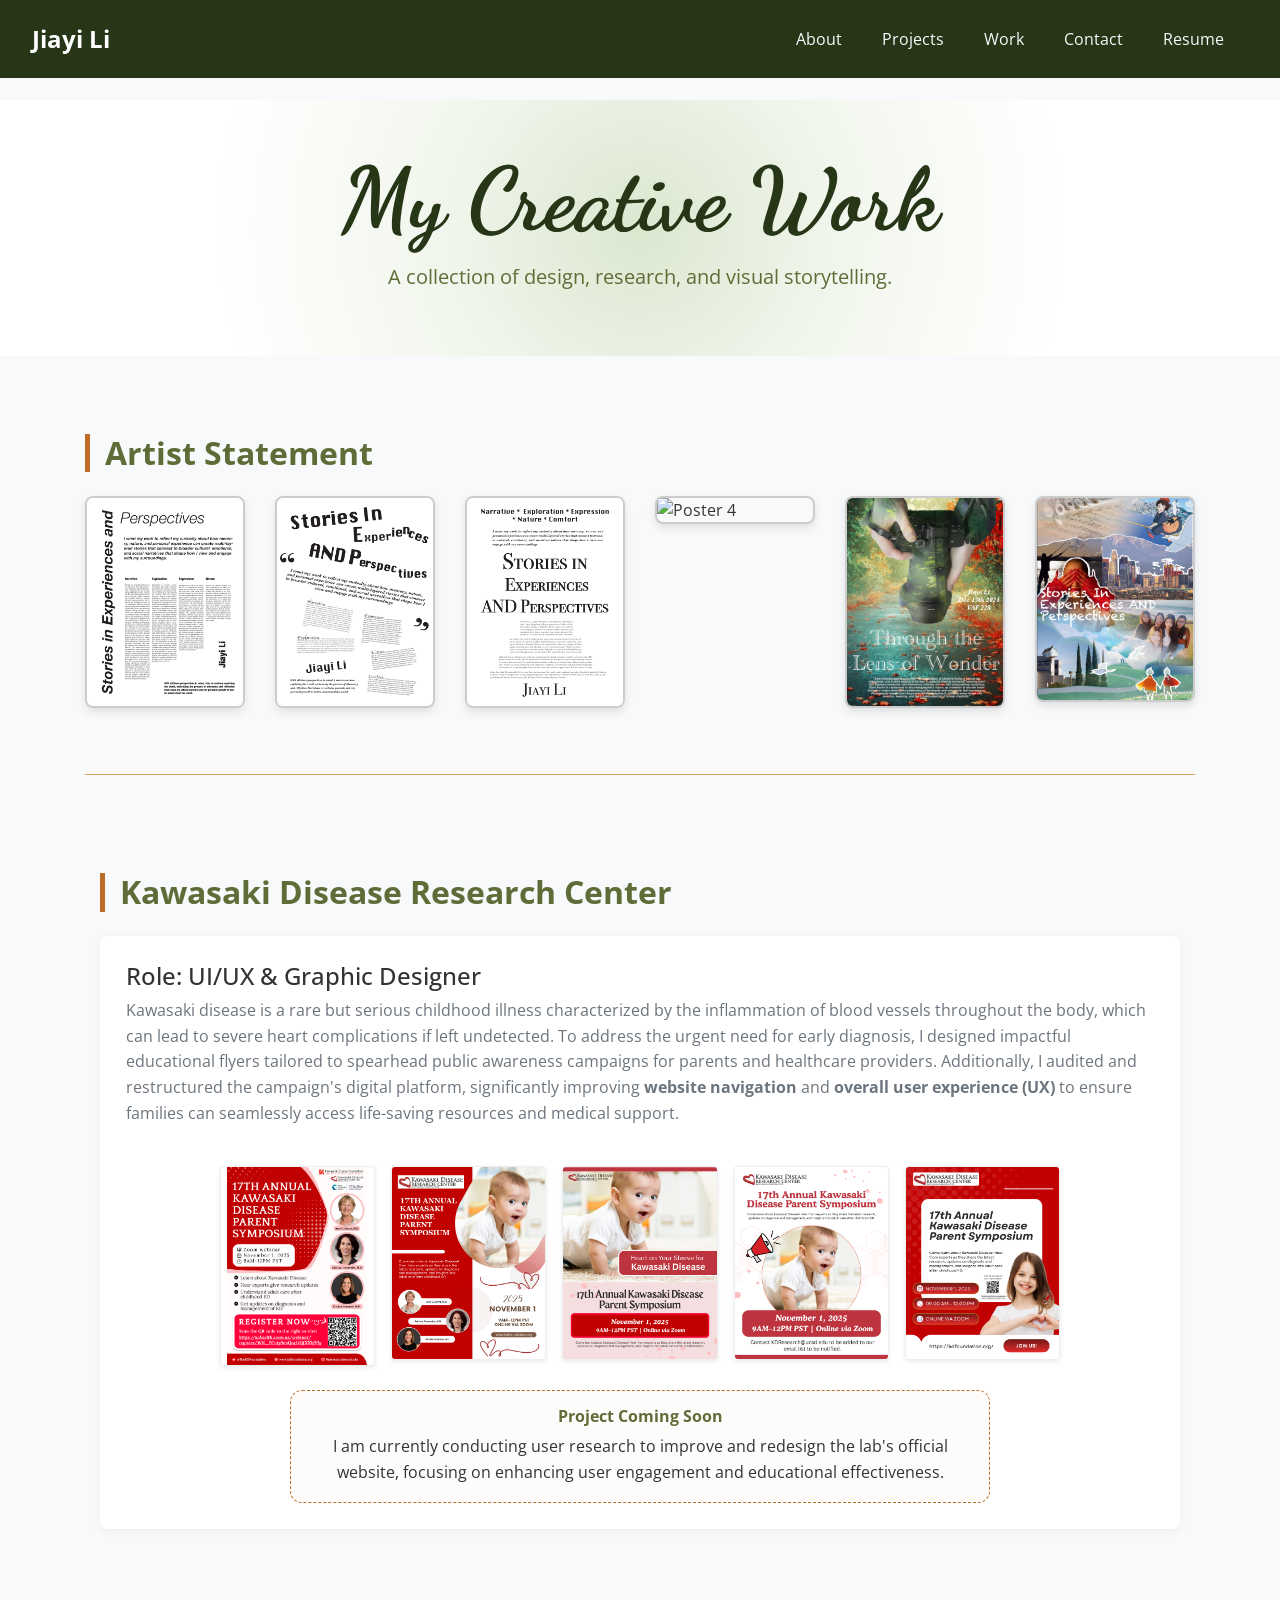
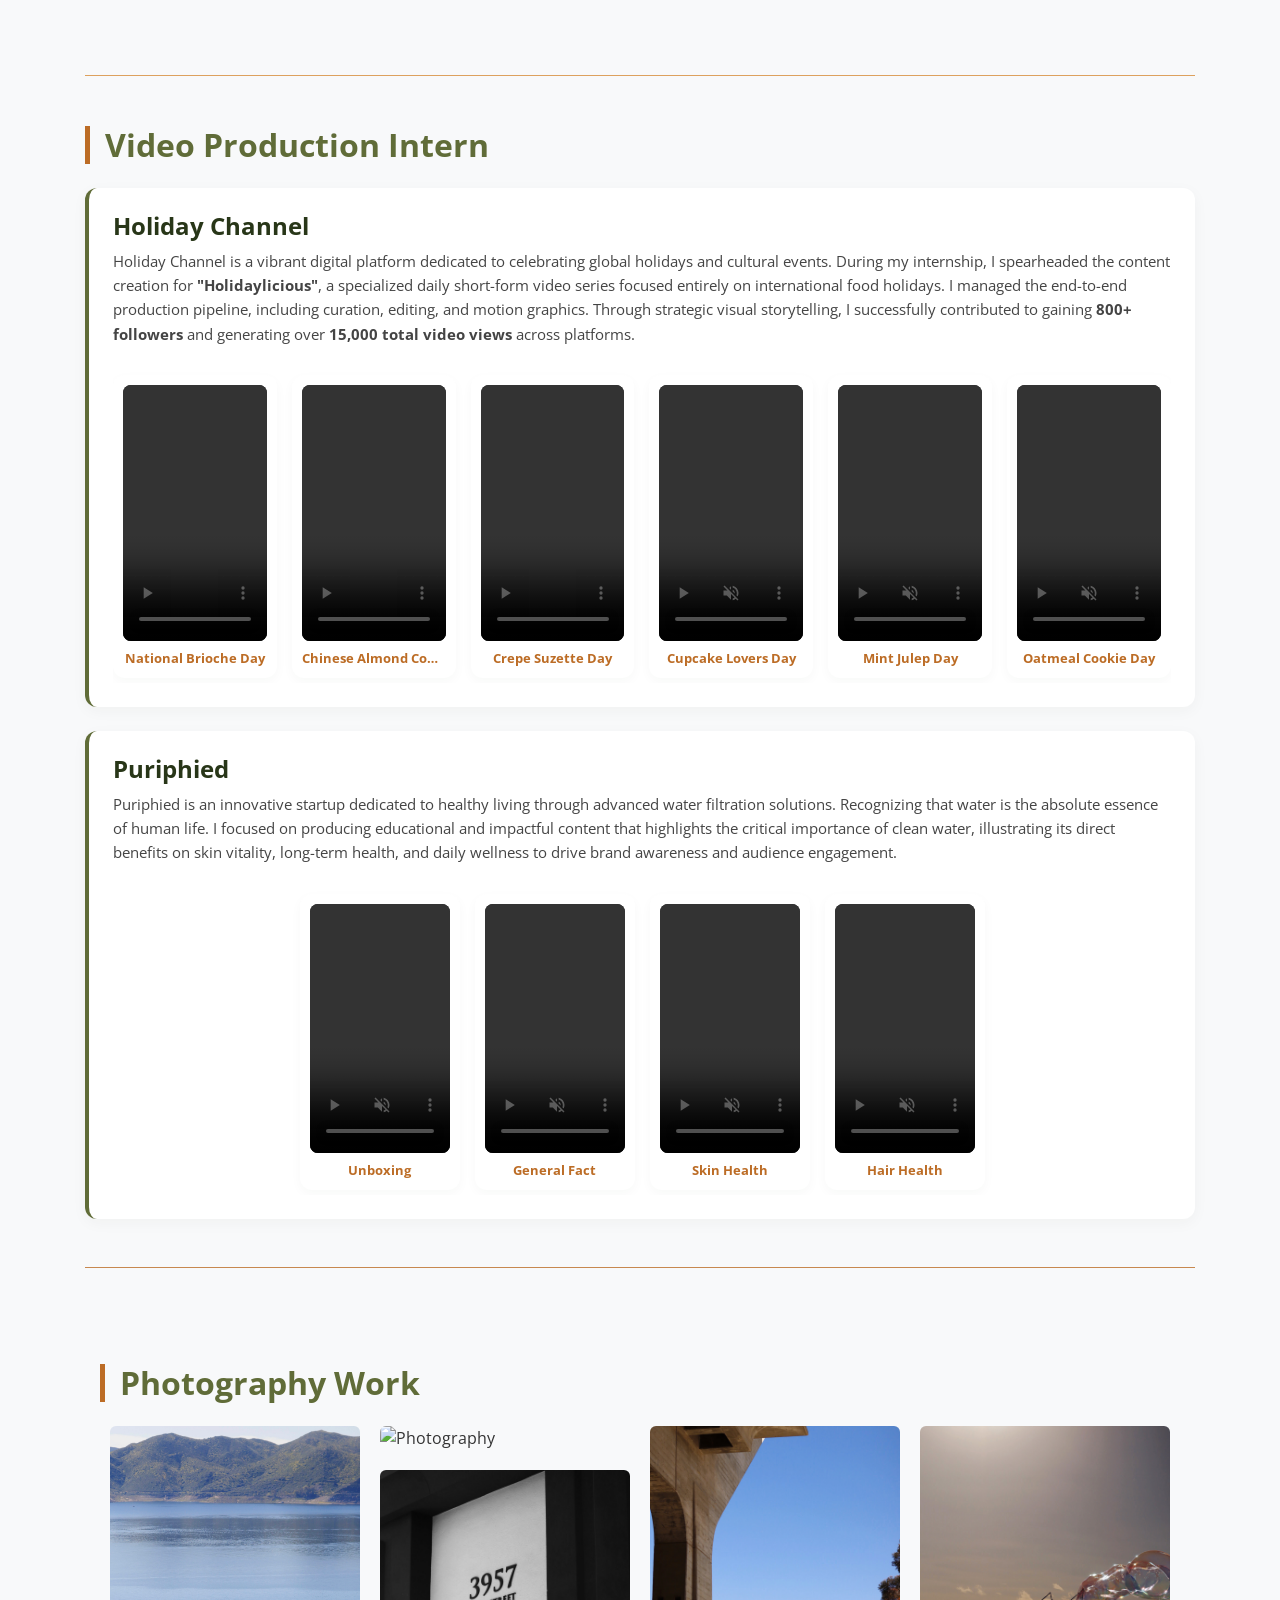
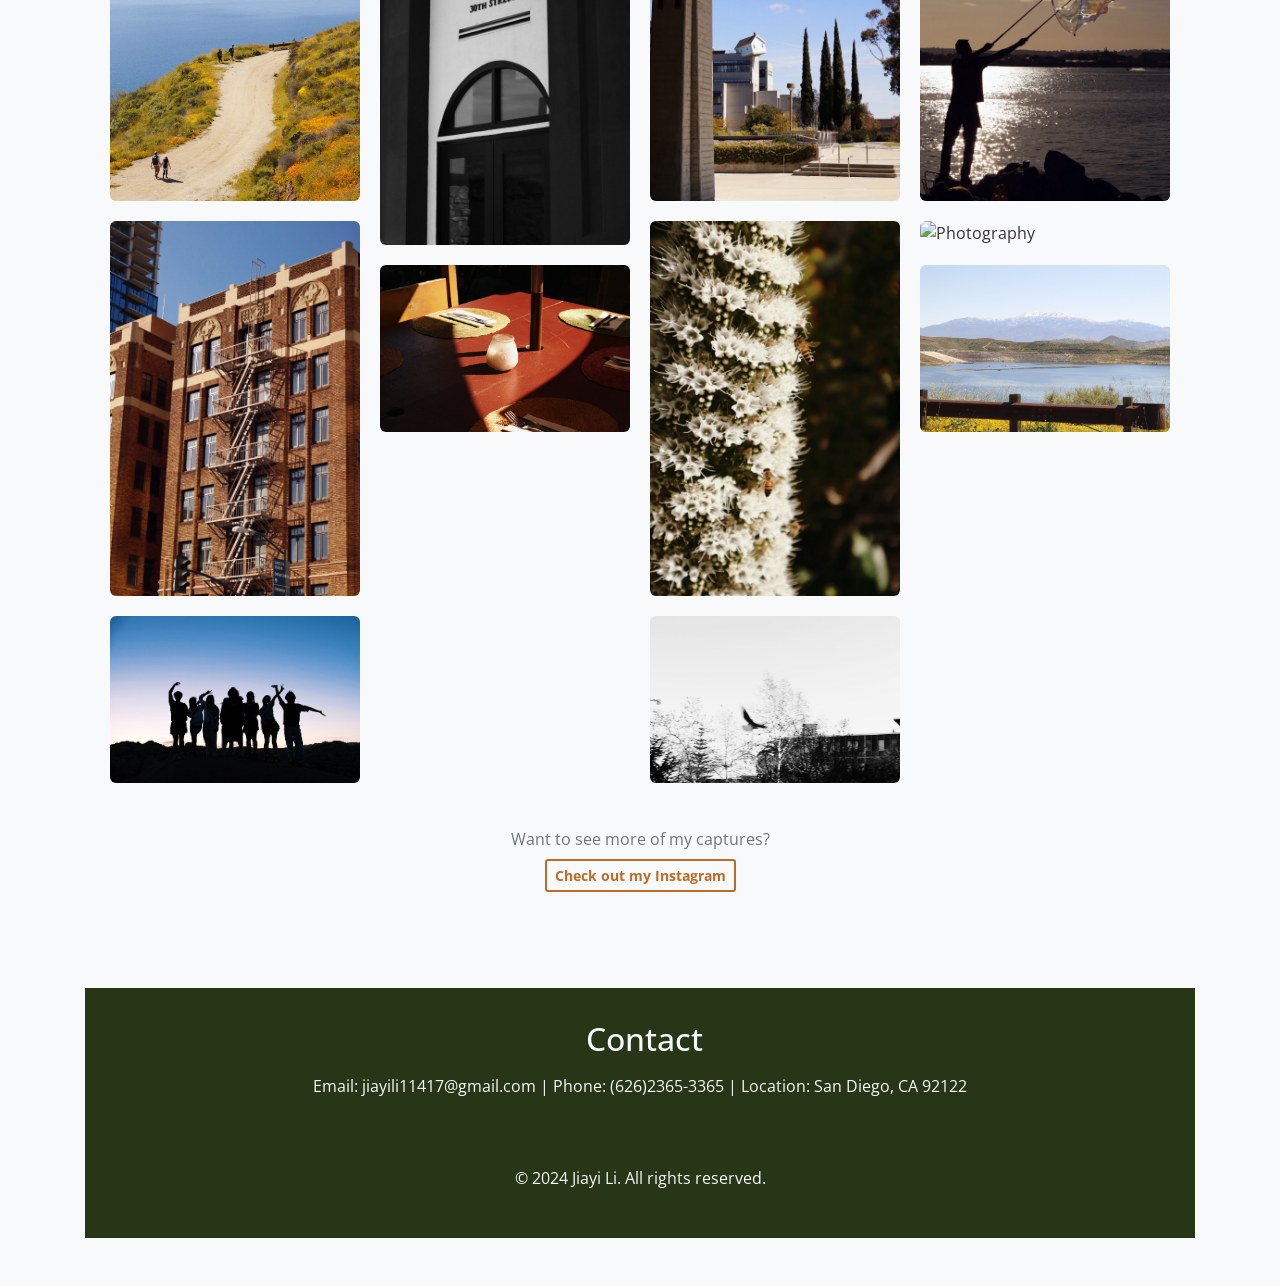
==== commit 923fb462: "Update work.html" ====
--- a/work.html
+++ b/work.html
@@ -167,60 +167,57 @@
                     </div>
                     <span class="video-tag">Oatmeal Cookie Day</span>
                 </div>
-    
-            </div>
-        </div> 
-    </section>
-       
-        <div class="company-intro-card p-4">
+            </div>
+            
+        <!-- Puriphied -->
+        </div> <div class="company-intro-card p-4">
             <h4 class="company-name">Puriphied</h4>
-            <p class="company-desc mb-4">
+            <p class="company-desc">
                 Puriphied is an innovative startup dedicated to healthy living through advanced water filtration solutions. Recognizing that water is the absolute essence of human life. I focused on producing educational and impactful content that highlights the critical importance of clean water, illustrating its direct benefits on skin vitality, long-term health, and daily wellness to drive brand awareness and audience engagement.
             </p>
             
-            <div class="row g-3 justify-content-center">
+            <div class="video-row-scroll mt-4" style="display: flex !important; flex-direction: row !important; flex-wrap: nowrap !important; justify-content: center !important; gap: 15px !important; width: 100% !important; box-sizing: border-box !important; padding: 5px 0 !important;">
                 
-                <div class="col-2">
-                    <div style="width: 100%; aspect-ratio: 9 / 16; border-radius: 12px; overflow: hidden; background: #1a1a1a; box-shadow: 0 4px 12px rgba(0,0,0,0.05); padding: 8px; background-color: #fff;">
-                        <video autoplay loop muted playsinline controls preload="metadata" style="width: 100%; height: 100%; object-fit: cover; border-radius: 8px;">
+                <div class="video-grid-card" style="flex: 0 1 160px !important; min-width: 140px !important; box-sizing: border-box !important;">
+                    <div class="video-responsive" style="width: 100% !important; aspect-ratio: 9 / 16 !important; position: relative !important;">
+                        <video autoplay loop muted playsinline controls preload="metadata" style="width: 100% !important; height: 100% !important; object-fit: cover !important;">
                             <source src="videos/Unboxing.mp4" type="video/mp4">
                         </video>
                     </div>
-                    <div style="text-align: center; margin-top: 5px; font-size: 0.8rem; font-weight: bold; color: #bc6c25; white-space: nowrap; overflow: hidden; text-overflow: ellipsis;">Unboxing</div>
-                </div>
-
-                <div class="col-2">
-                    <div style="width: 100%; aspect-ratio: 9 / 16; border-radius: 12px; overflow: hidden; background: #1a1a1a; box-shadow: 0 4px 12px rgba(0,0,0,0.05); padding: 8px; background-color: #fff;">
-                        <video autoplay loop muted playsinline controls preload="metadata" style="width: 100%; height: 100%; object-fit: cover; border-radius: 8px;">
+                    <span class="video-tag">Unboxing</span>
+                </div>
+
+                <div class="video-grid-card" style="flex: 0 1 160px !important; min-width: 140px !important; box-sizing: border-box !important;">
+                    <div class="video-responsive" style="width: 100% !important; aspect-ratio: 9 / 16 !important; position: relative !important;">
+                        <video autoplay loop muted playsinline controls preload="metadata" style="width: 100% !important; height: 100% !important; object-fit: cover !important;">
                             <source src="videos/General fact.mp4" type="video/mp4">
                         </video>
                     </div>
-                    <div style="text-align: center; margin-top: 5px; font-size: 0.8rem; font-weight: bold; color: #bc6c25; white-space: nowrap; overflow: hidden; text-overflow: ellipsis;">General Fact</div>
-                </div>
-
-                <div class="col-2">
-                    <div style="width: 100%; aspect-ratio: 9 / 16; border-radius: 12px; overflow: hidden; background: #1a1a1a; box-shadow: 0 4px 12px rgba(0,0,0,0.05); padding: 8px; background-color: #fff;">
-                        <video autoplay loop muted playsinline controls preload="metadata" style="width: 100%; height: 100%; object-fit: cover; border-radius: 8px;">
+                    <span class="video-tag">General Fact</span>
+                </div>
+
+                <div class="video-grid-card" style="flex: 0 1 160px !important; min-width: 140px !important; box-sizing: border-box !important;">
+                    <div class="video-responsive" style="width: 100% !important; aspect-ratio: 9 / 16 !important; position: relative !important;">
+                        <video autoplay loop muted playsinline controls preload="metadata" style="width: 100% !important; height: 100% !important; object-fit: cover !important;">
                             <source src="videos/Skin.mp4" type="video/mp4">
                         </video>
                     </div>
-                    <div style="text-align: center; margin-top: 5px; font-size: 0.8rem; font-weight: bold; color: #bc6c25; white-space: nowrap; overflow: hidden; text-overflow: ellipsis;">Skin Health</div>
-                </div>
-
-                <div class="col-2">
-                    <div style="width: 100%; aspect-ratio: 9 / 16; border-radius: 12px; overflow: hidden; background: #1a1a1a; box-shadow: 0 4px 12px rgba(0,0,0,0.05); padding: 8px; background-color: #fff;">
-                        <video autoplay loop muted playsinline controls preload="metadata" style="width: 100%; height: 100%; object-fit: cover; border-radius: 8px;">
+                    <span class="video-tag">Skin Health</span>
+                </div>
+
+                <div class="video-grid-card" style="flex: 0 1 160px !important; min-width: 140px !important; box-sizing: border-box !important;">
+                    <div class="video-responsive" style="width: 100% !important; aspect-ratio: 9 / 16 !important; position: relative !important;">
+                        <video autoplay loop muted playsinline controls preload="metadata" style="width: 100% !important; height: 100% !important; object-fit: cover !important;">
                             <source src="videos/Hair.mp4" type="video/mp4">
                         </video>
                     </div>
-                    <div style="text-align: center; margin-top: 5px; font-size: 0.8rem; font-weight: bold; color: #bc6c25; white-space: nowrap; overflow: hidden; text-overflow: ellipsis;">Hair Health</div>
-                    </div>
-                </div>
-            </div>
-        </div>
-    </div>
-    
-    <hr>    
+                    <span class="video-tag">Hair Health</span>
+                </div>
+
+            </div>
+        </div> </section> <hr style="border: 0; border-top: 1px solid #bc6c25; opacity: 0.8; margin-top: 3rem; margin-bottom: 0;">    
+
+    </div> <div class="container pt-0 pb-5">
            
     <!-- Photography Section -->
     <div class="container py-5">
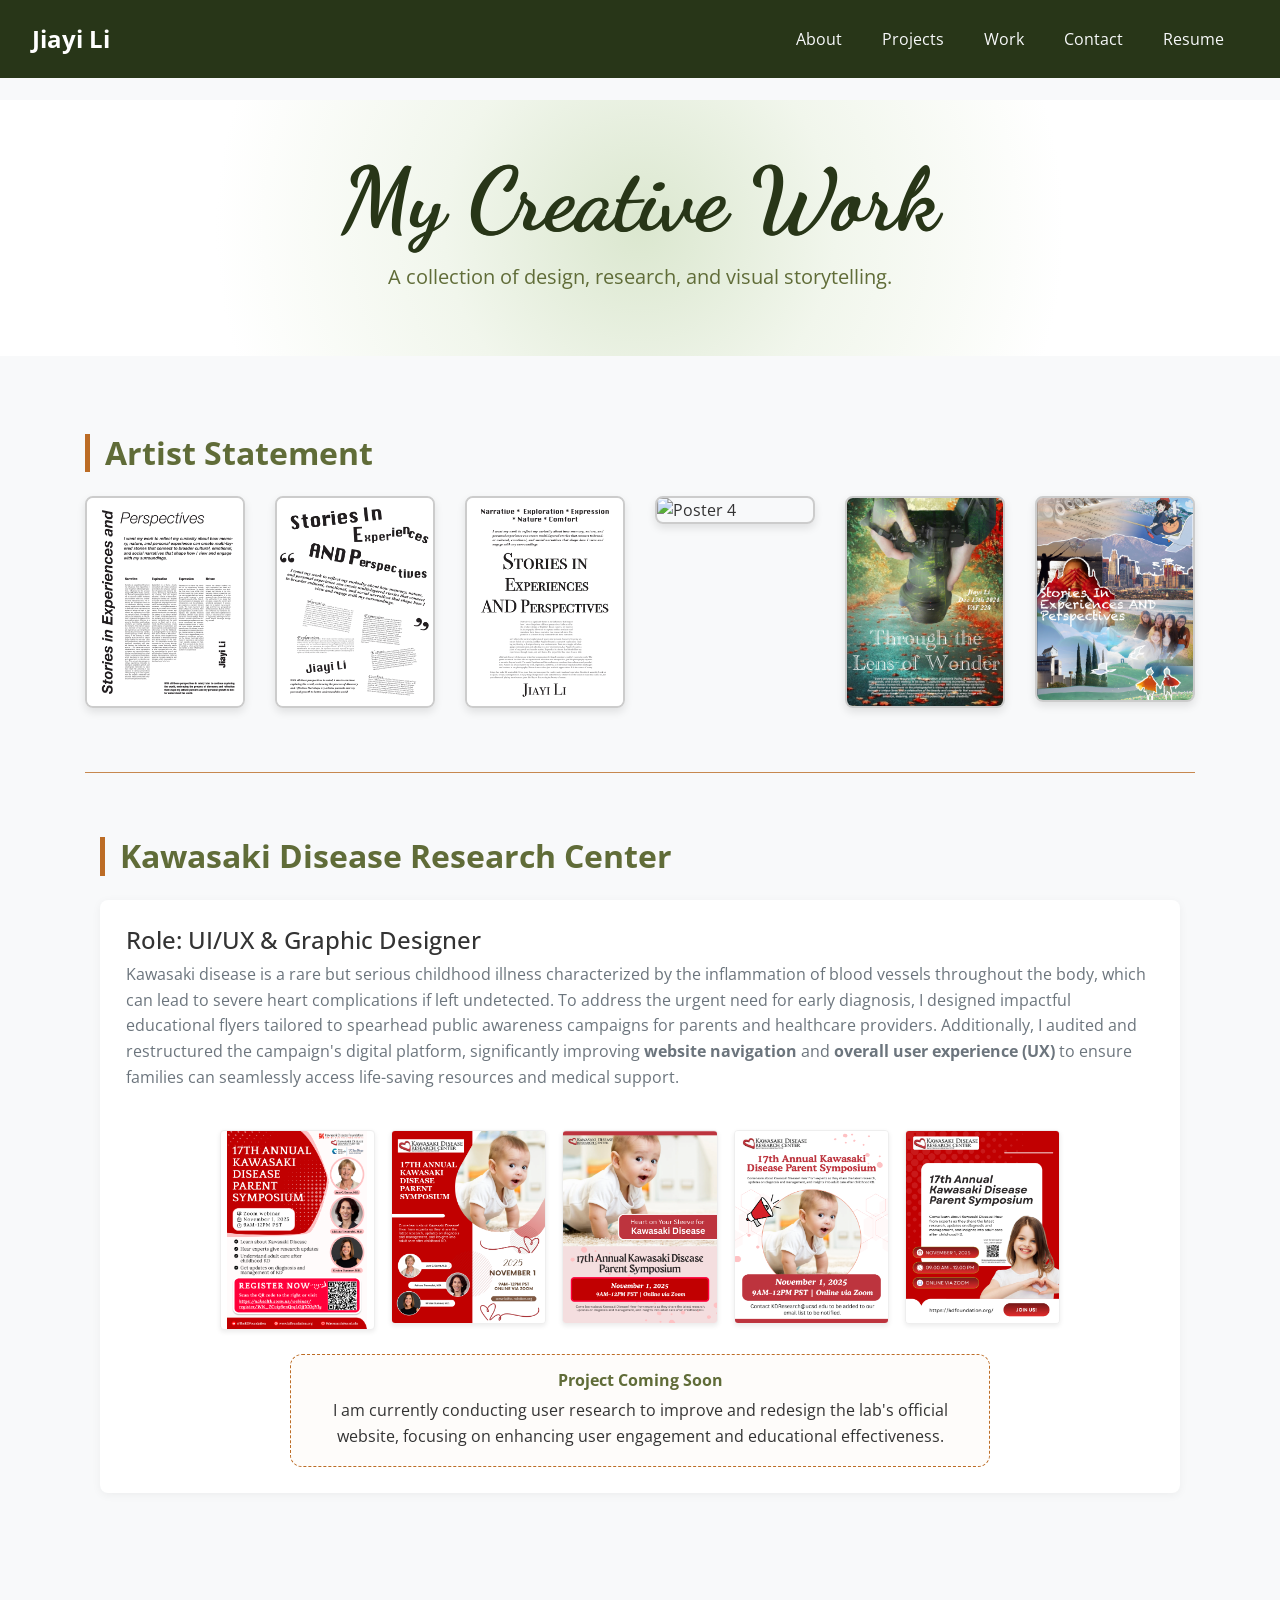
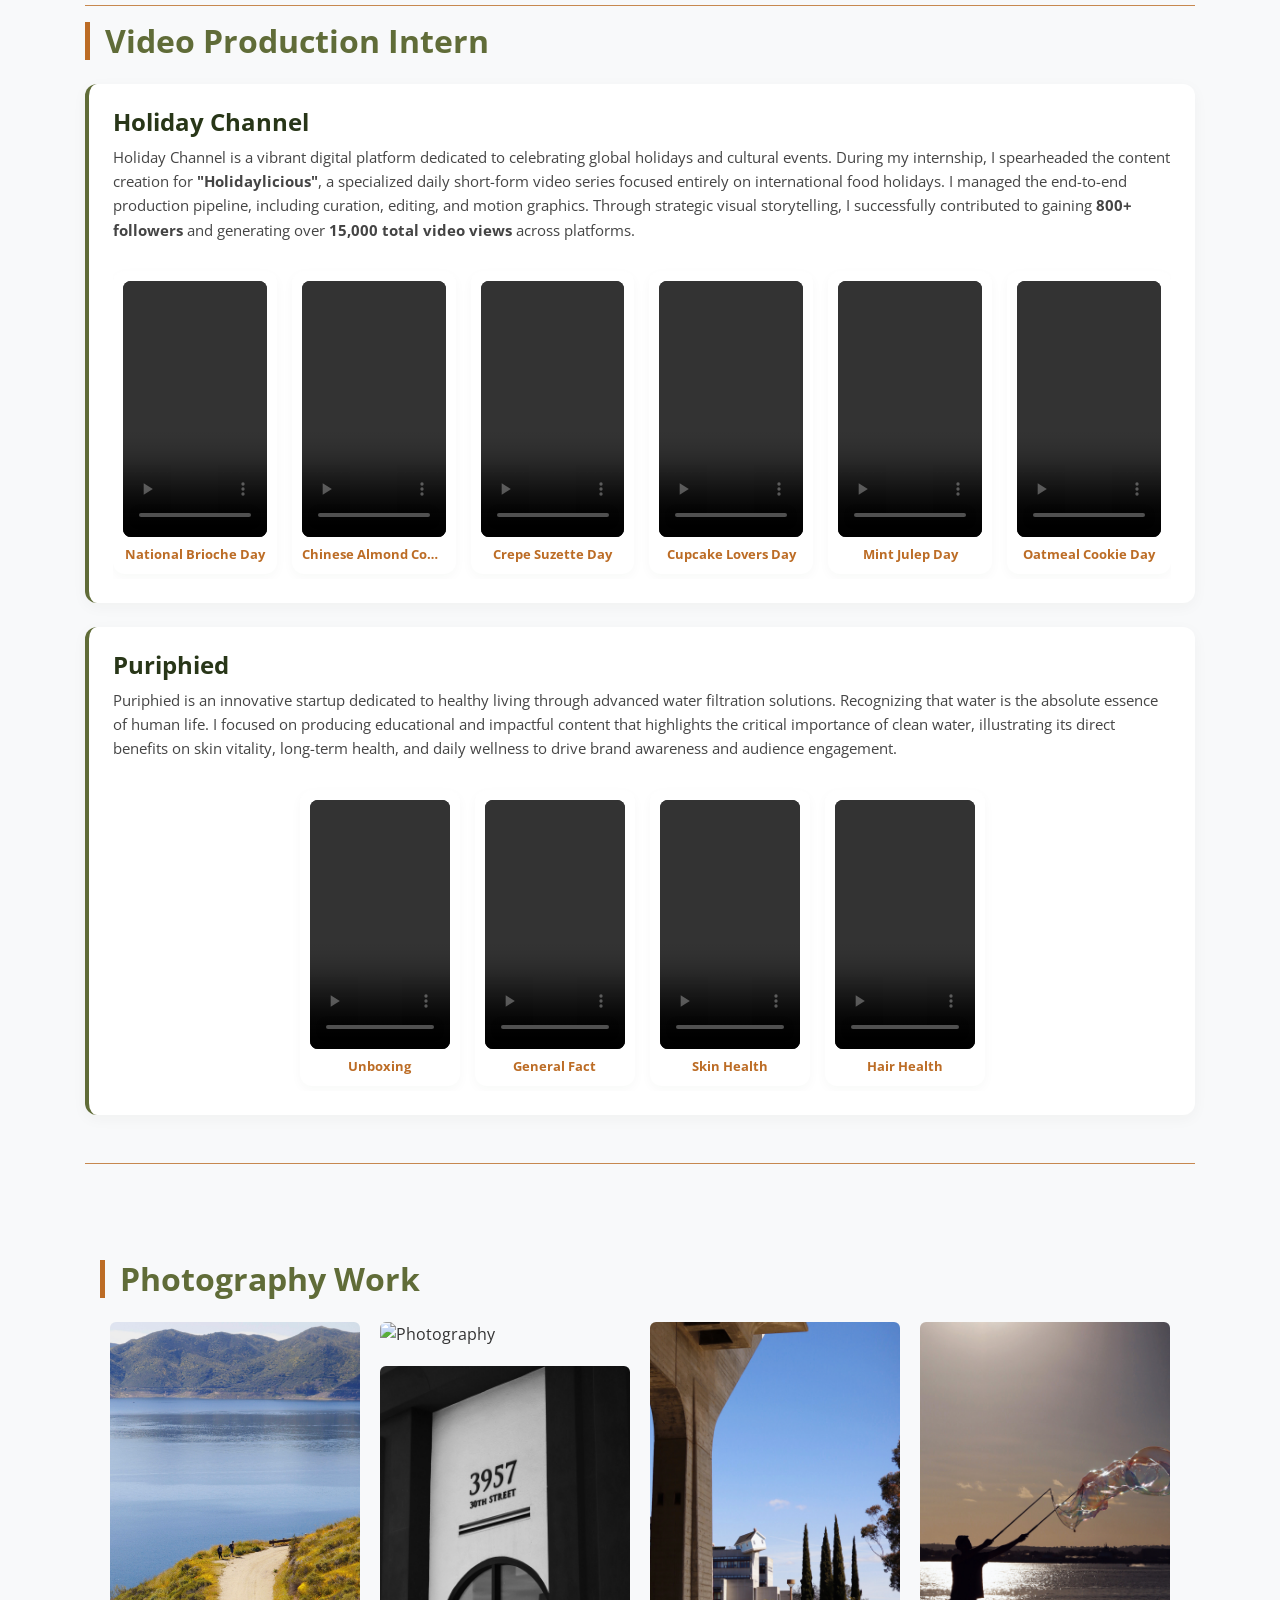
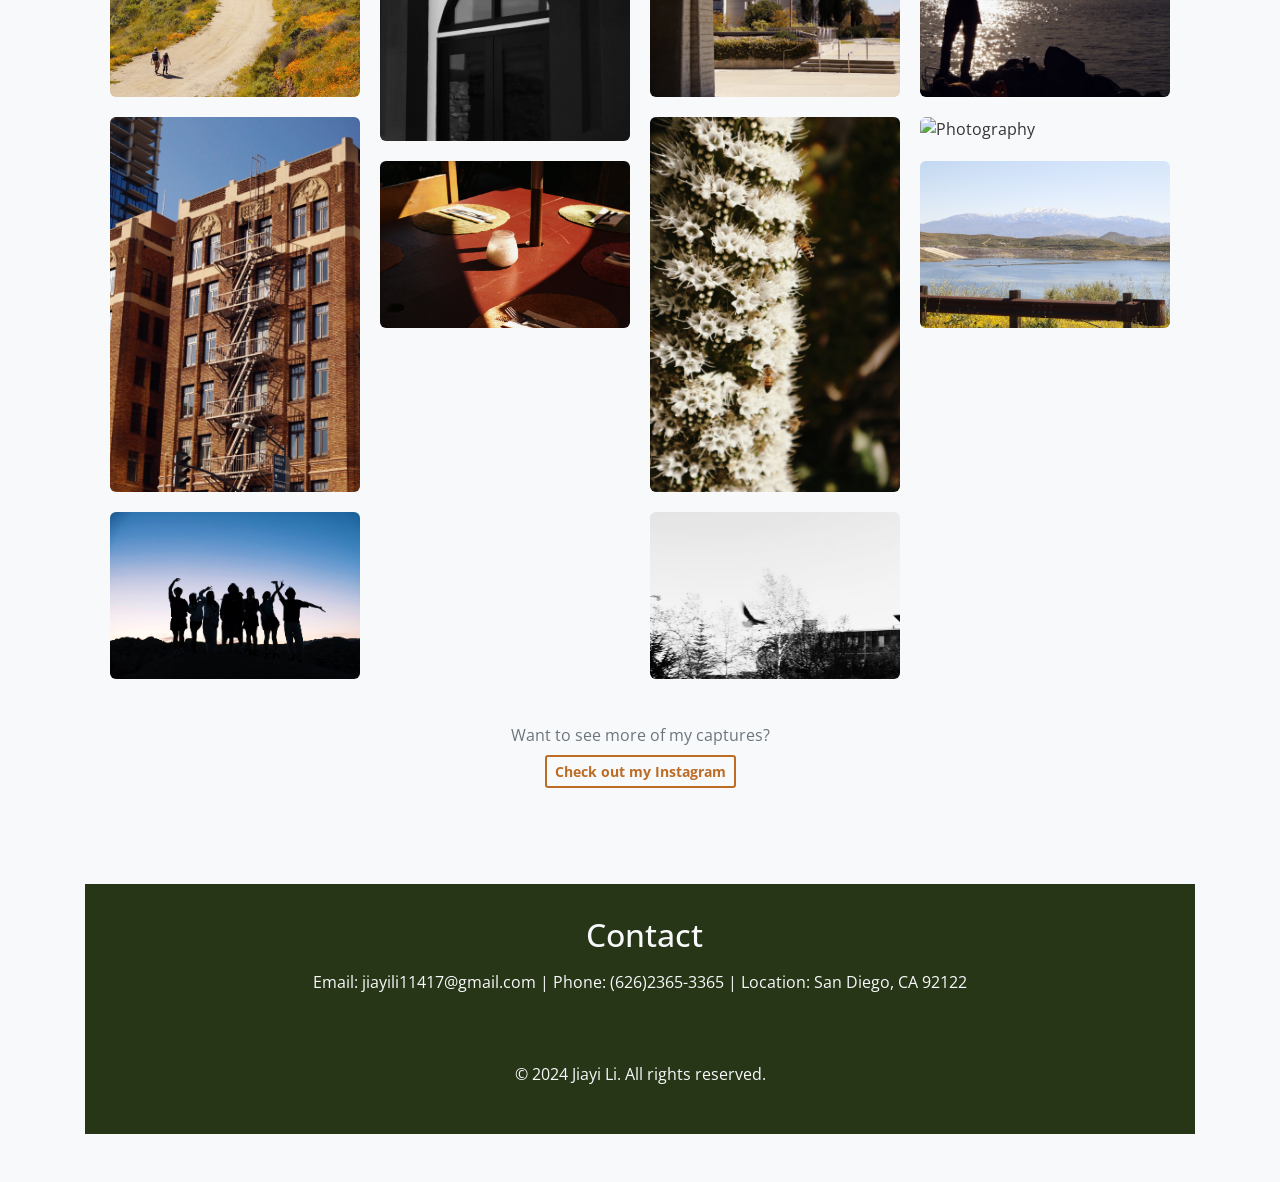
==== commit 174bec26: "Update work.html" ====
--- a/work.html
+++ b/work.html
@@ -53,9 +53,9 @@
         </div>
     </section>
 
-    <hr>
+    <hr style="border: 0; border-top: 1px solid #bc6c25; opacity: 0.8; margin-top: 1rem; margin-bottom: 1rem;">
      <!-- KDRC -->    
-    <div class="container py-5">
+    <div class="container pt-2 py-5">
         <section id="lab-research" class="mb-5">
             <div class="custom-work-header mb-4">
                 <h2><i class="fas fa-flask"></i> Kawasaki Disease Research Center</h2>
@@ -98,7 +98,7 @@
             </div>
         </section>
     </div>
-    <hr>
+    <hr style="border: 0; border-top: 1px solid #bc6c25; opacity: 0.8; margin-top: 1rem; margin-bottom: 1rem;">
 
     <!-- Section: Internship - Video Production -->
     <section id="internship-videos" class="mb-5">
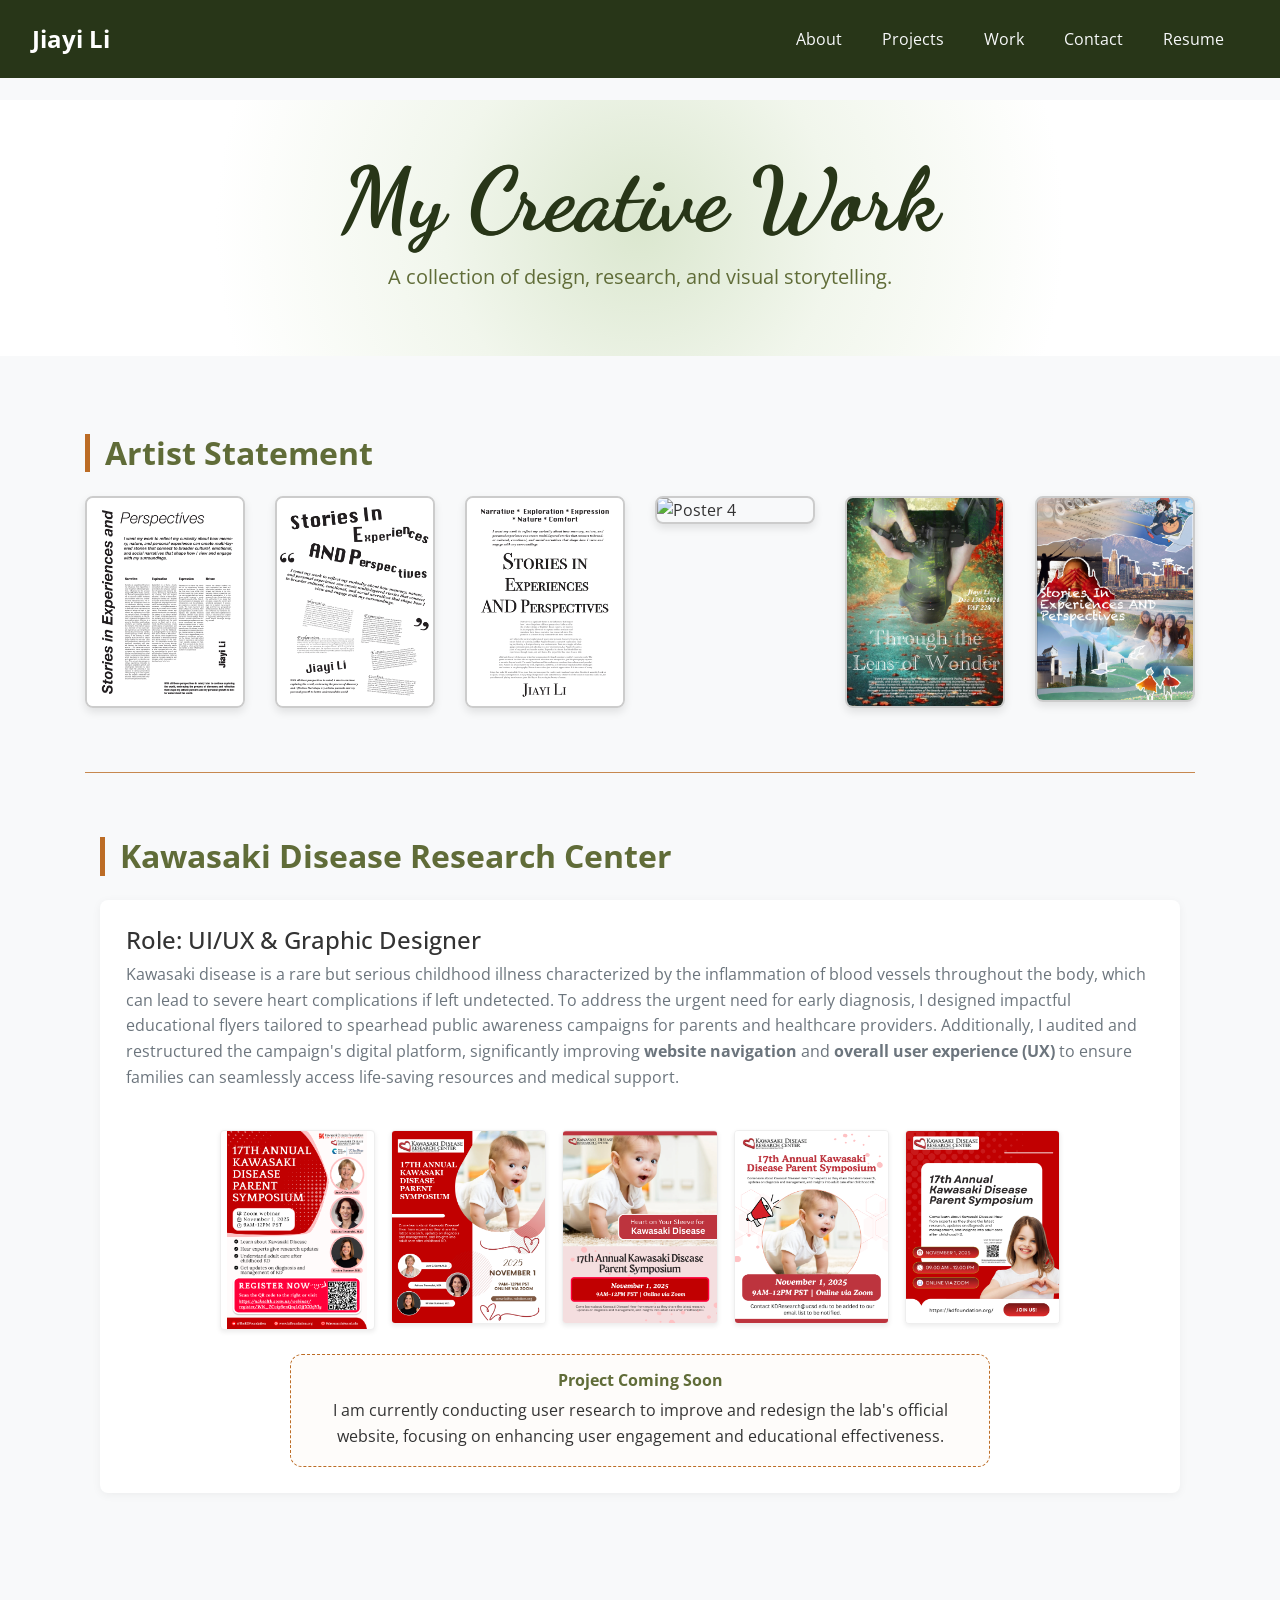
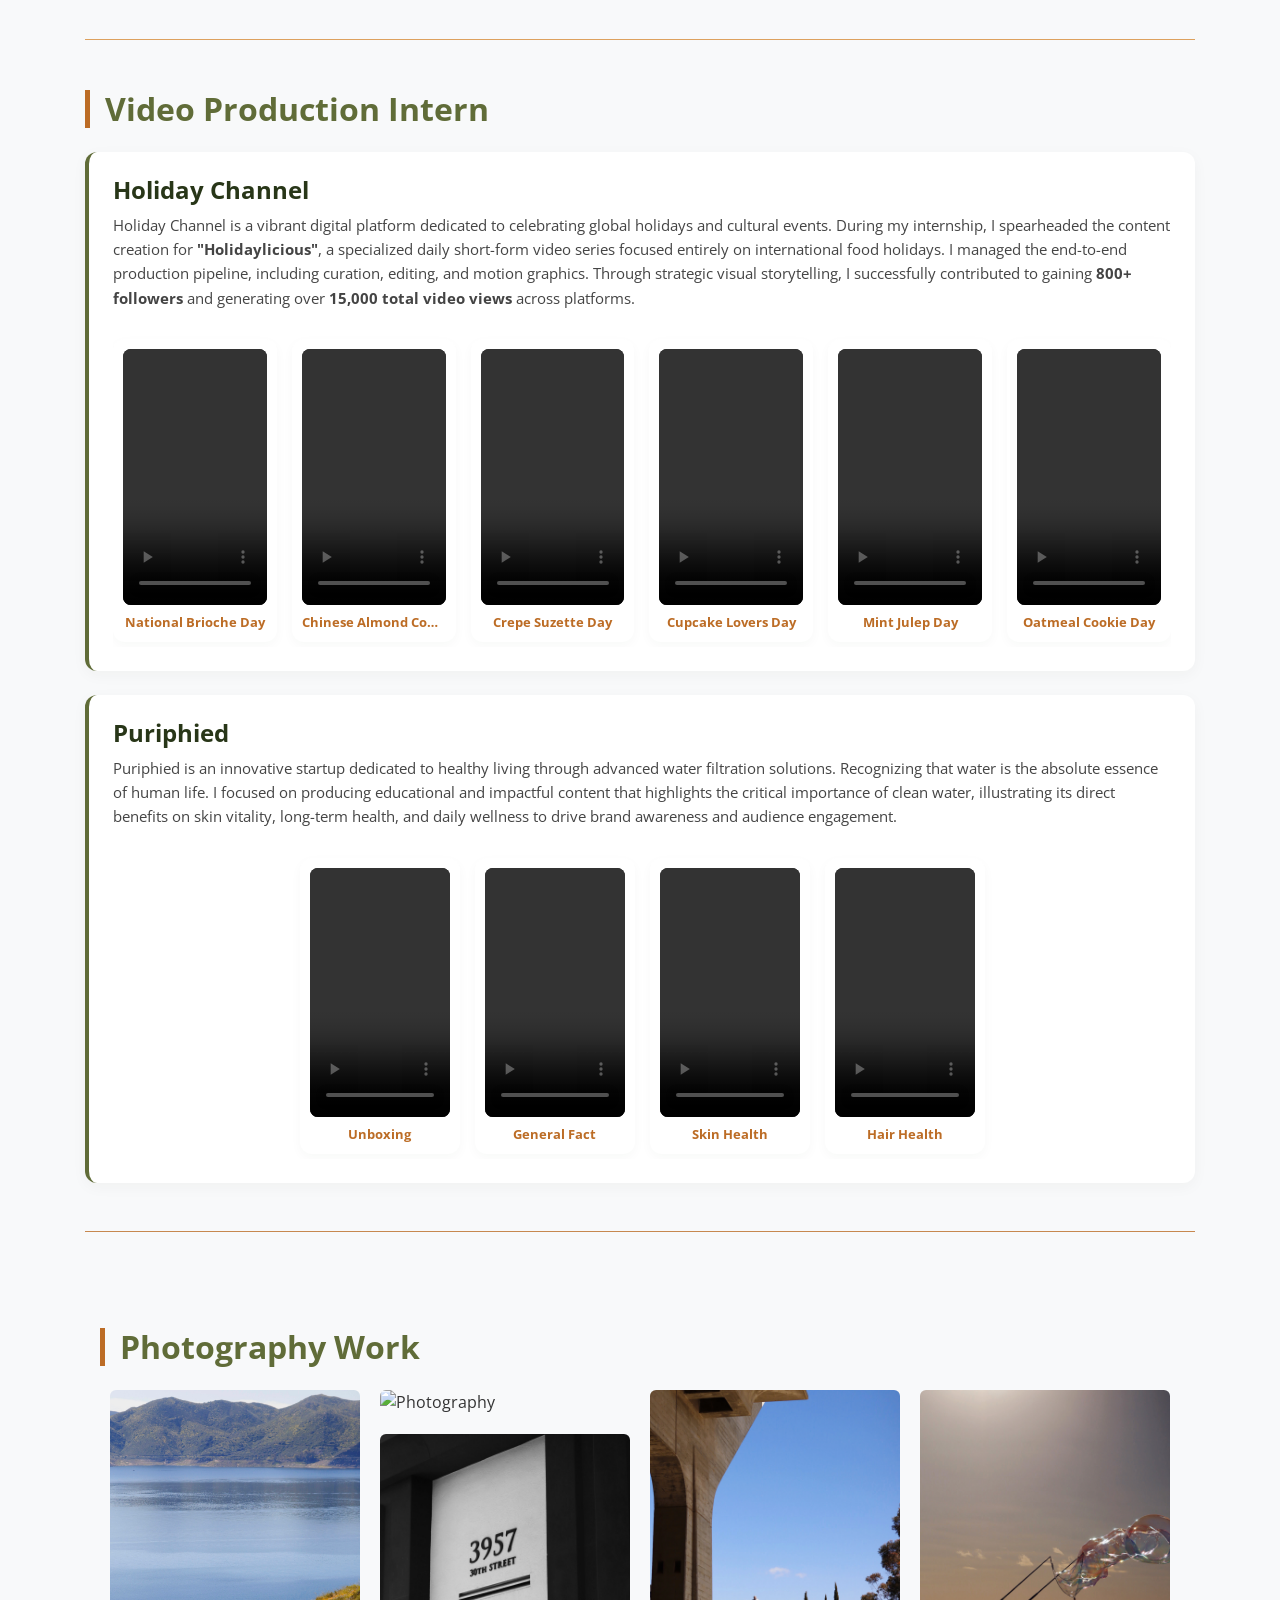
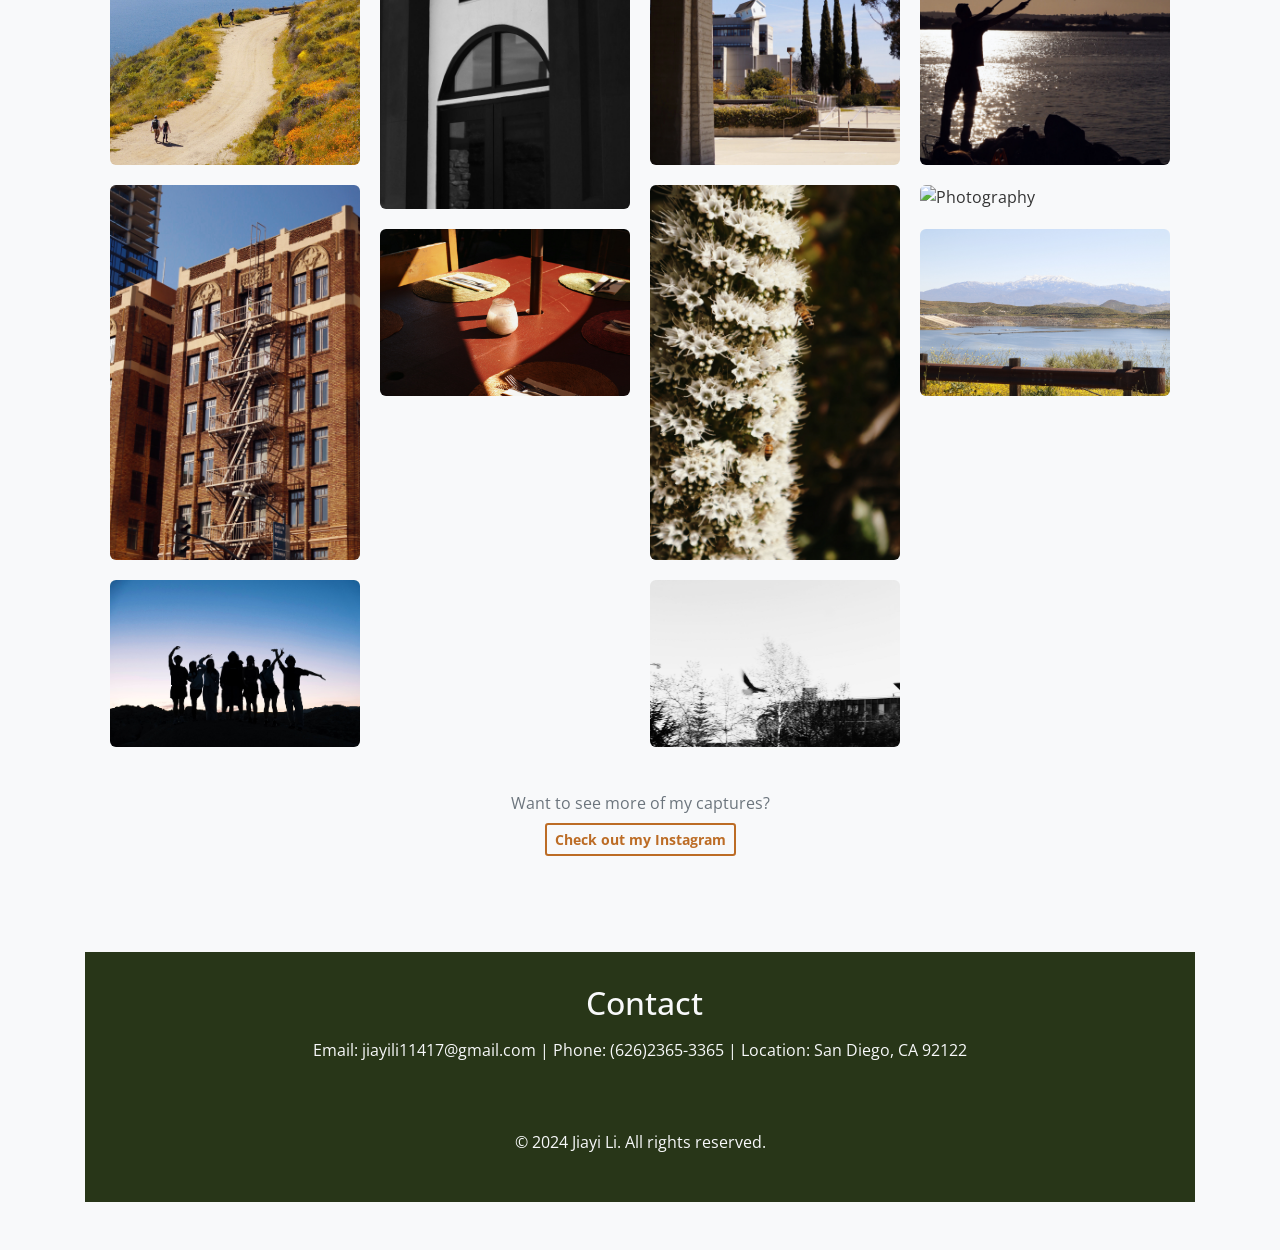
==== commit f75e2aaf: "Update work.html" ====
--- a/work.html
+++ b/work.html
@@ -98,7 +98,7 @@
             </div>
         </section>
     </div>
-    <hr style="border: 0; border-top: 1px solid #bc6c25; opacity: 0.8; margin-top: 1rem; margin-bottom: 1rem;">
+    <hr>
 
     <!-- Section: Internship - Video Production -->
     <section id="internship-videos" class="mb-5">
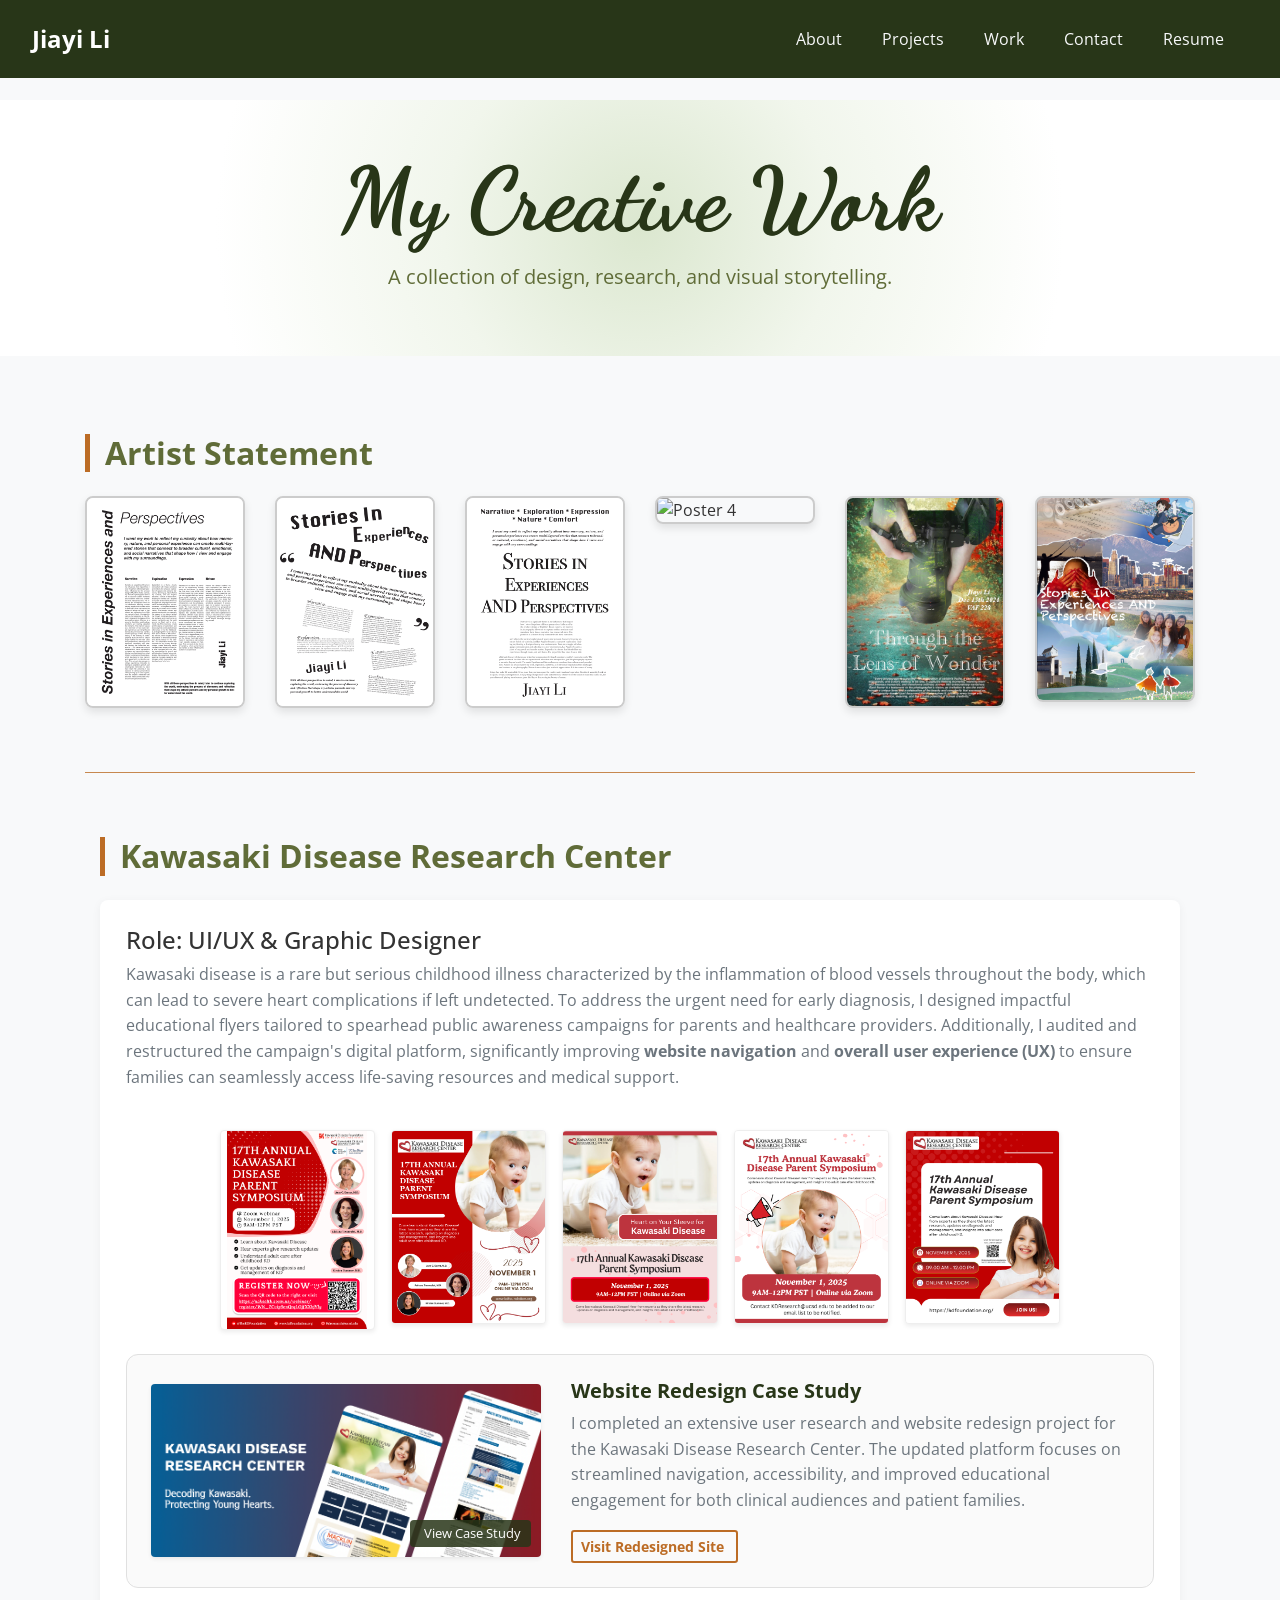
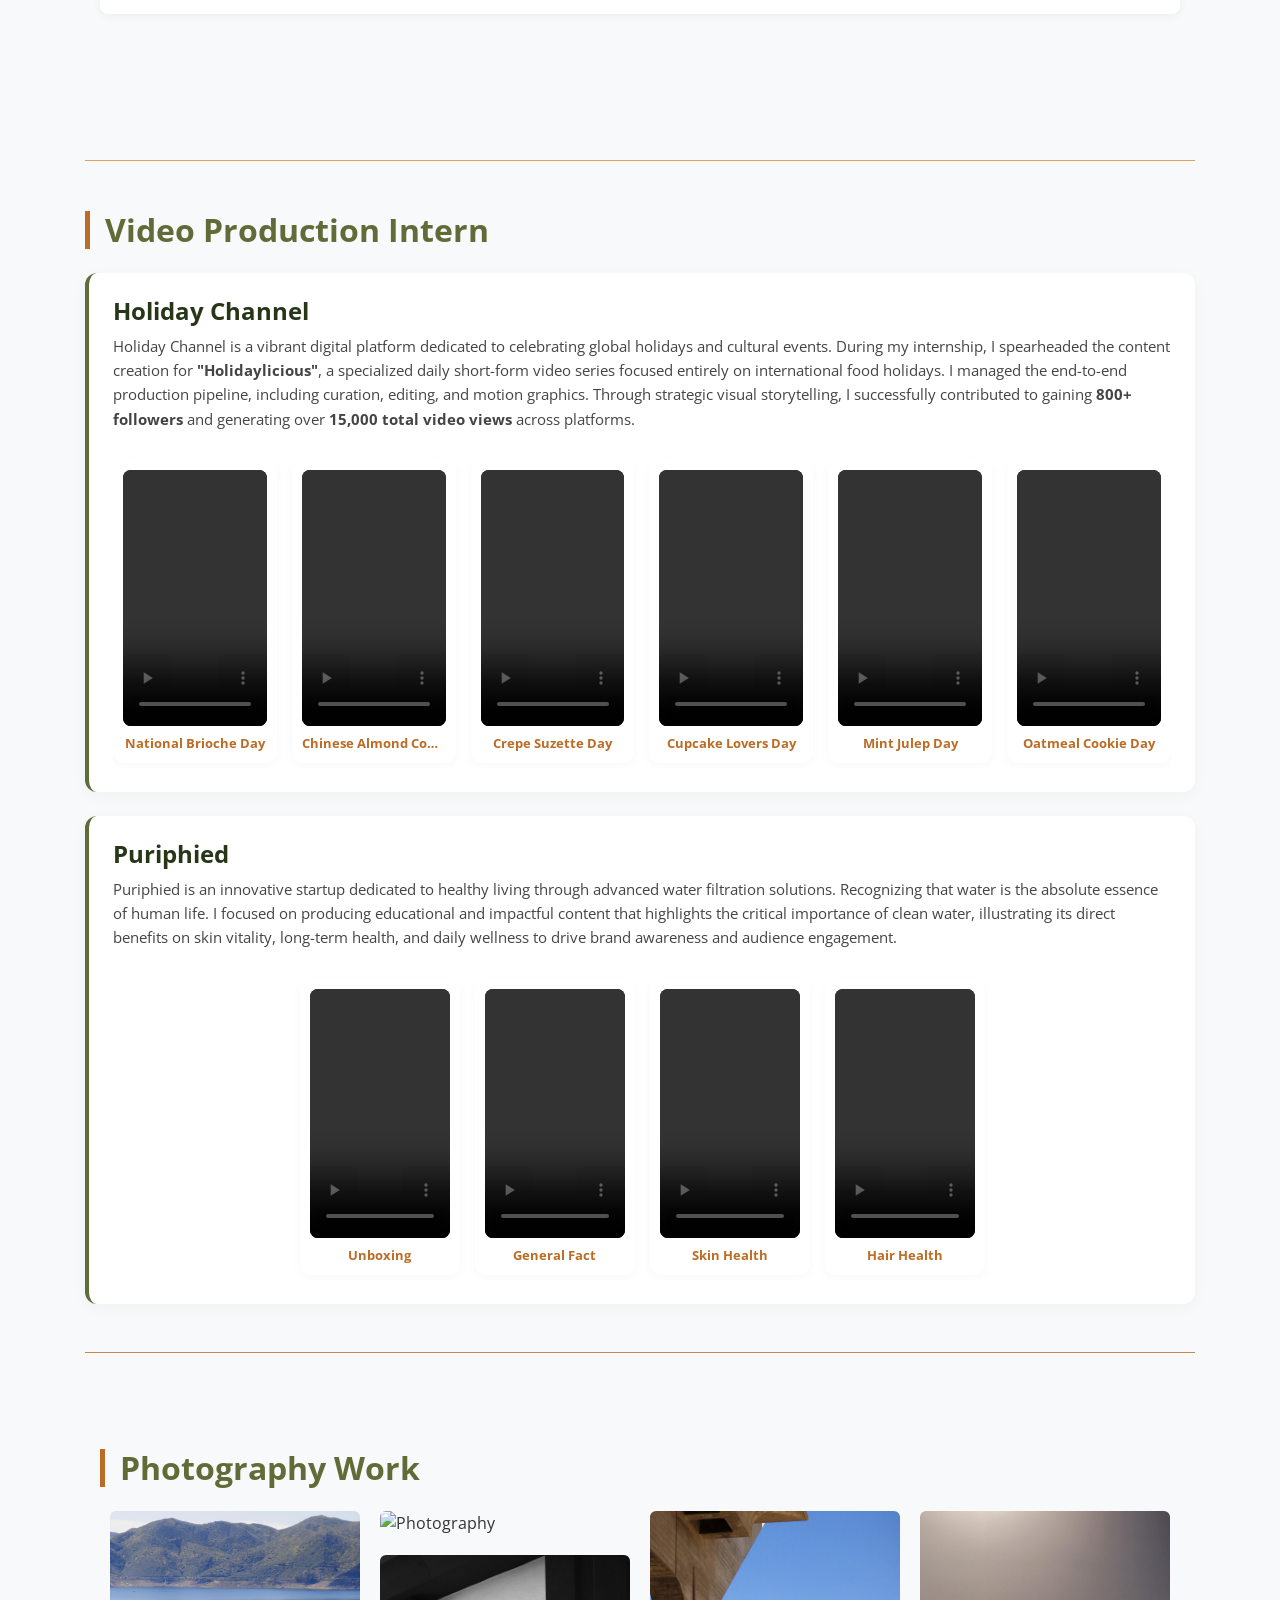
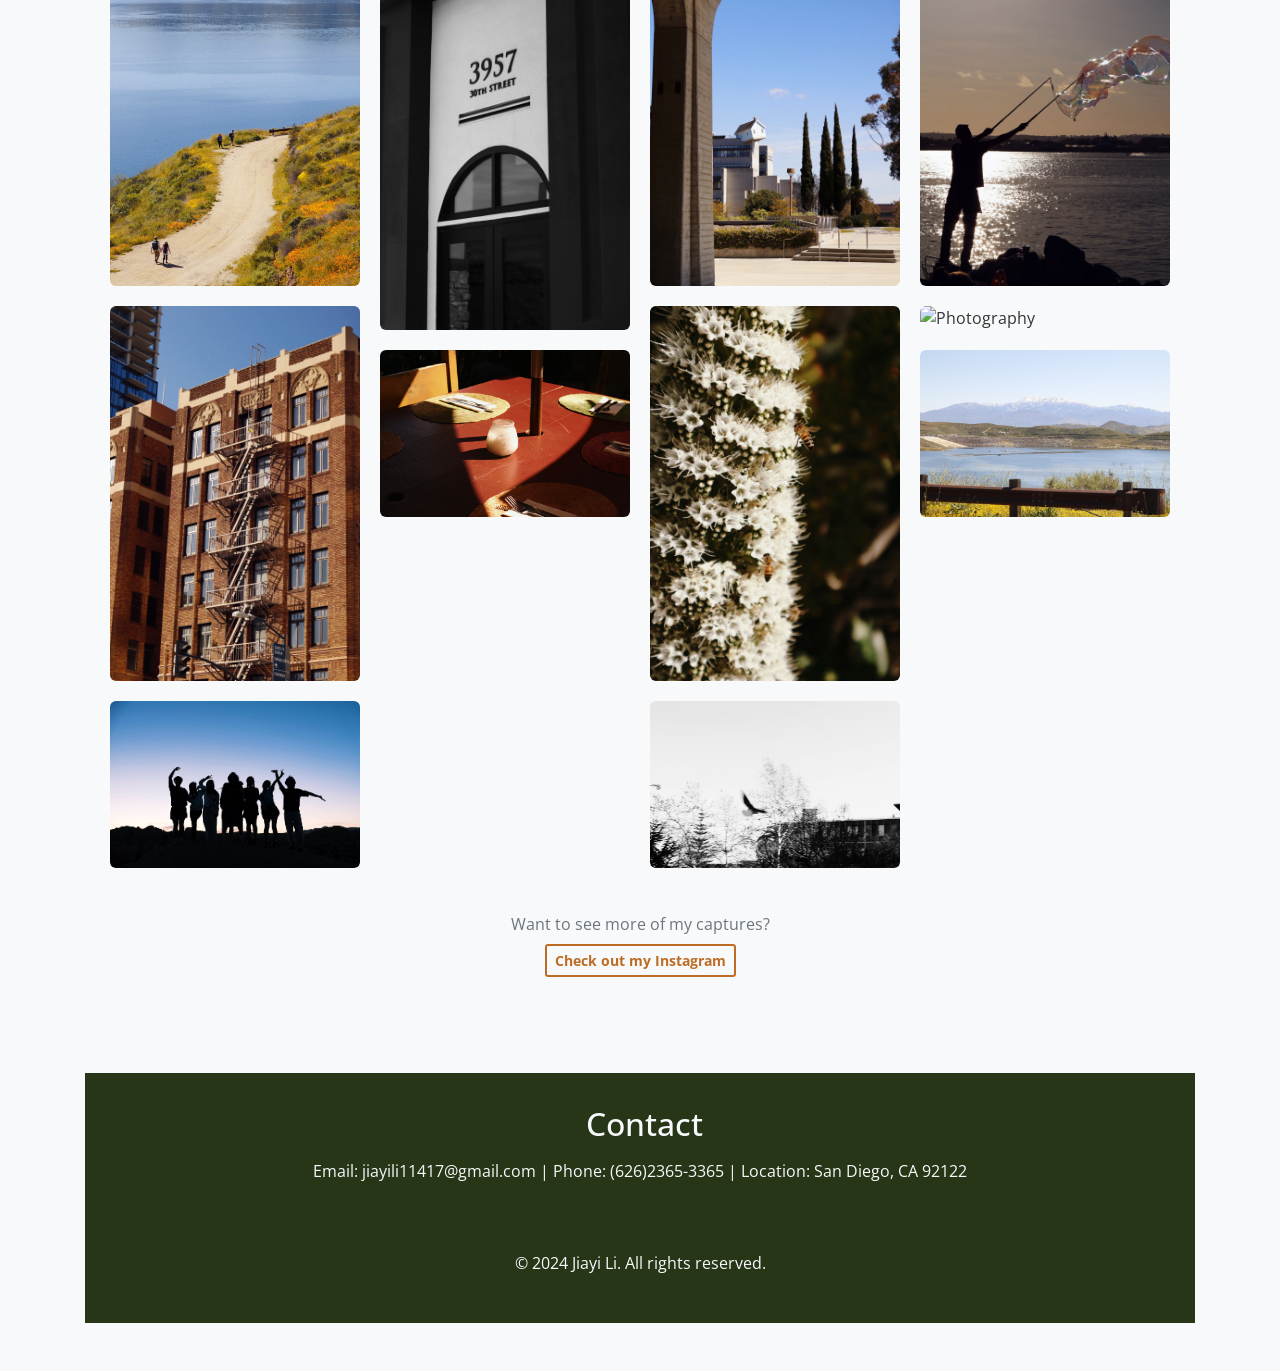
==== commit 26e90856: "Update work.html" ====
--- a/work.html
+++ b/work.html
@@ -23,7 +23,7 @@
                 <li class="nav-item"><a href="index.html#projects" class="nav-link"><i class="fas fa-project-diagram"></i> Projects</a></li>
                 <li class="nav-item active"><a href="work.html" class="nav-link"><i class="fas fa-palette"></i> Work</a></li>
                 <li class="nav-item"><a href="index.html#contact" class="nav-link"><i class="fas fa-envelope"></i> Contact</a></li>
-                <li class="nav-item"><a href="JIAYI_RESUME.pdf" class="nav-link" target="_blank"><i class="fas fa-file-alt"></i> Resume</a></li>
+                <li class="nav-item"><a href="Jiayi_Li_%20Resume.pdf" class="nav-link" target="_blank"><i class="fas fa-file-alt"></i> Resume</a></li>
             </ul>
         </div>
     </nav>
@@ -54,7 +54,8 @@
     </section>
 
     <hr style="border: 0; border-top: 1px solid #bc6c25; opacity: 0.8; margin-top: 1rem; margin-bottom: 1rem;">
-     <!-- KDRC -->    
+    
+    <!-- KDRC -->    
     <div class="container pt-2 py-5">
         <section id="lab-research" class="mb-5">
             <div class="custom-work-header mb-4">
@@ -89,11 +90,33 @@
                     </div>
     
                     <div class="col-md-12 mt-2">
-                        <div class="coming-soon-inline p-3 text-center" style="border: 1px dashed #bc6c25; border-radius: 12px; background: rgba(221, 161, 94, 0.03);">
-                            <h6 style="color: #606c38; font-weight: bold;"><i class="fas fa-spinner fa-spin"></i> Project Coming Soon</h6>
-                            <p class="mb-0 small">I am currently conducting user research to improve and redesign the lab's official website, focusing on enhancing user engagement and educational effectiveness.</p>
+                    <div class="p-4" style="border: 1px solid #e0e0e0; border-radius: 12px; background: #fafafa;">
+                        <div class="row align-items-center">
+                            
+                            <!-- Project -->
+                            <div class="col-lg-5 col-md-12 mb-3 mb-lg-0 text-center">
+                                <a href="https://sites.google.com/ucsd.edu/kdrc/home" target="_blank" class="d-block position-relative overflow-hidden rounded shadow-sm project-link-card">
+                                    <img src="images/KD Flyer Work/Case Study.png" class="img-fluid w-100" alt="Website Redesign Case Study Preview" style="transition: transform 0.3s ease;">
+                                    <div class="overlay-badge position-absolute" style="bottom: 10px; right: 10px; background: rgba(40, 54, 24, 0.85); color: #fff; padding: 4px 10px; border-radius: 4px; font-size: 0.8rem;">
+                                        <i class="fas fa-external-link-alt mr-1"></i> View Case Study
+                                    </div>
+                                </a>
+                            </div>
+
+                            <!-- Redesign Info & Direct Button -->
+                            <div class="col-lg-7 col-md-12">
+                                <h5 style="color: #283618; font-weight: 700;" class="mb-2">Website Redesign Case Study</h5>
+                                <p class="small text-secondary mb-3">
+                                    I completed an extensive user research and website redesign project for the Kawasaki Disease Research Center. The updated platform focuses on streamlined navigation, accessibility, and improved educational engagement for both clinical audiences and patient families.
+                                </p>
+                                <a href="https://sites.google.com/ucsd.edu/kdrc/home" target="_blank" class="btn btn-sm btn-outline-dark">
+                                    Visit Redesigned Site <i class="fas fa-arrow-right ml-1"></i>
+                                </a>
+                            </div>
+
                         </div>
                     </div>
+                </div>
                 </div>
             </div>
         </section>
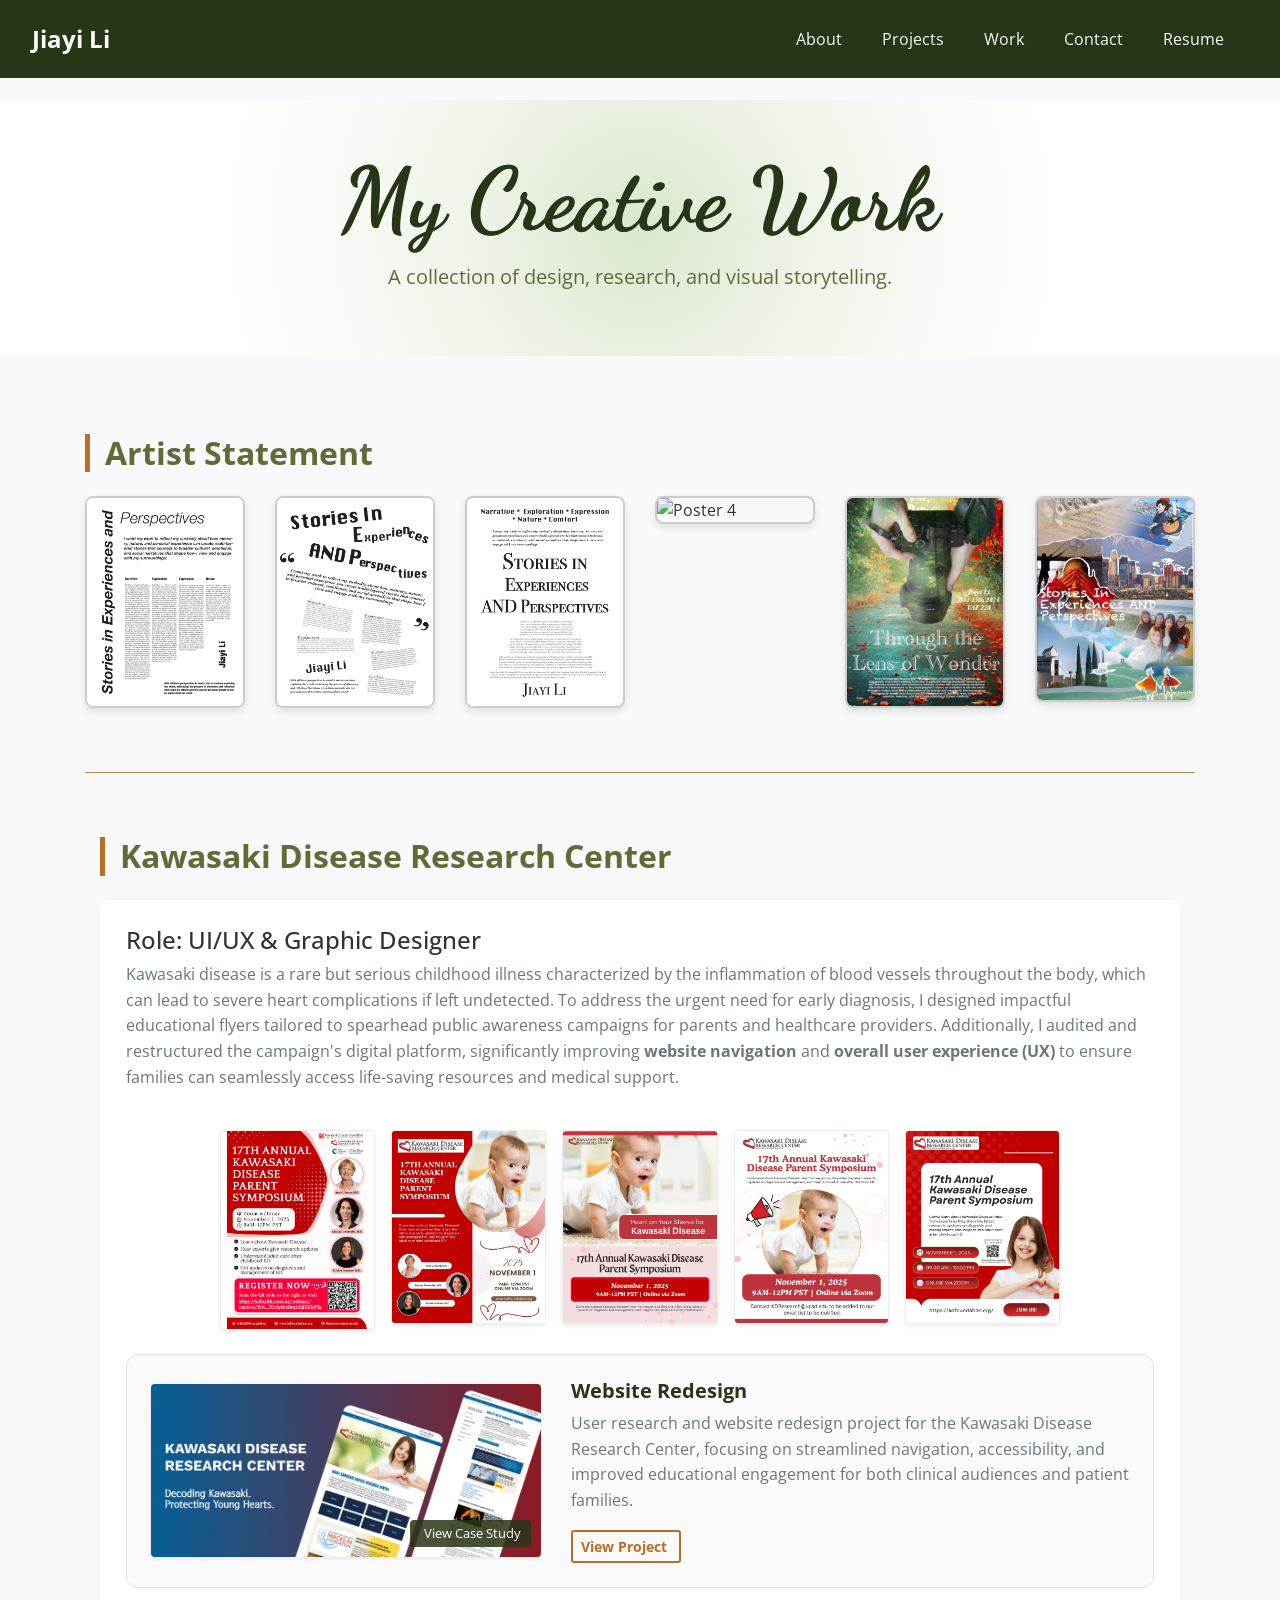
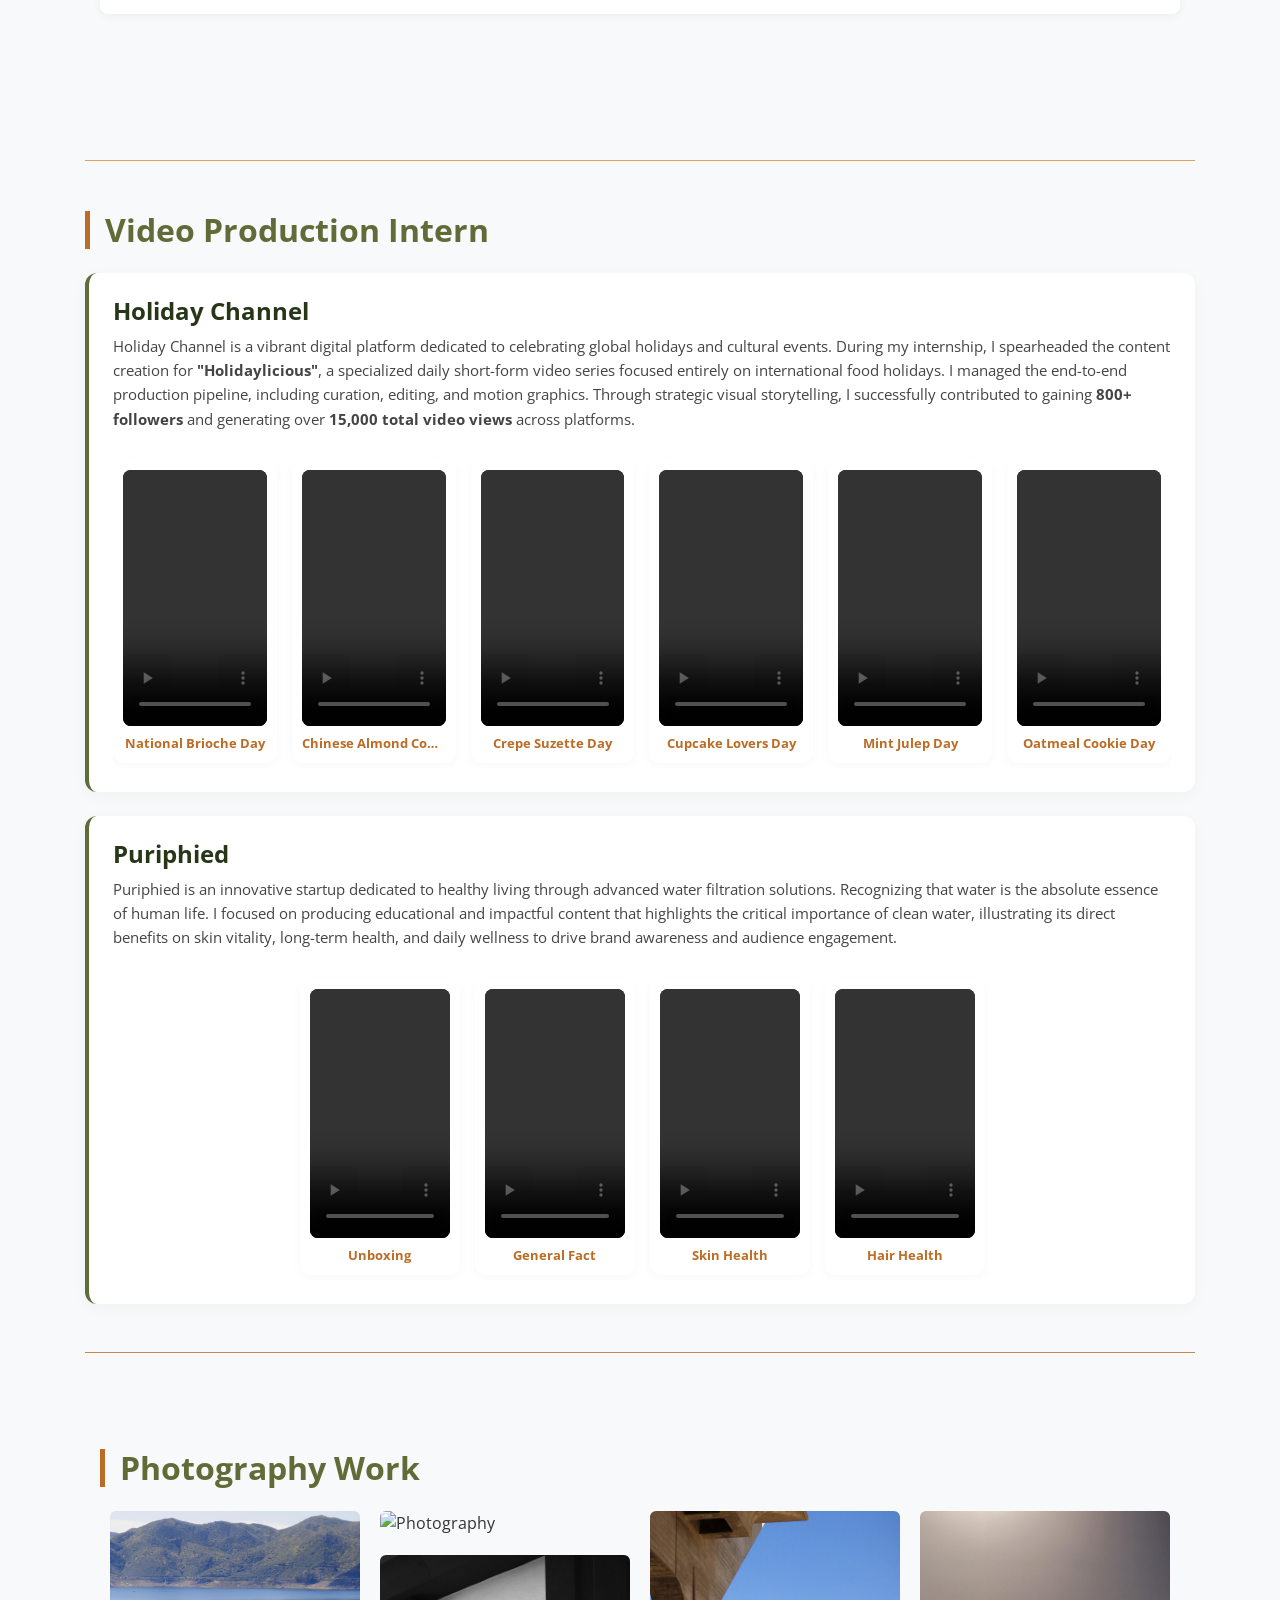
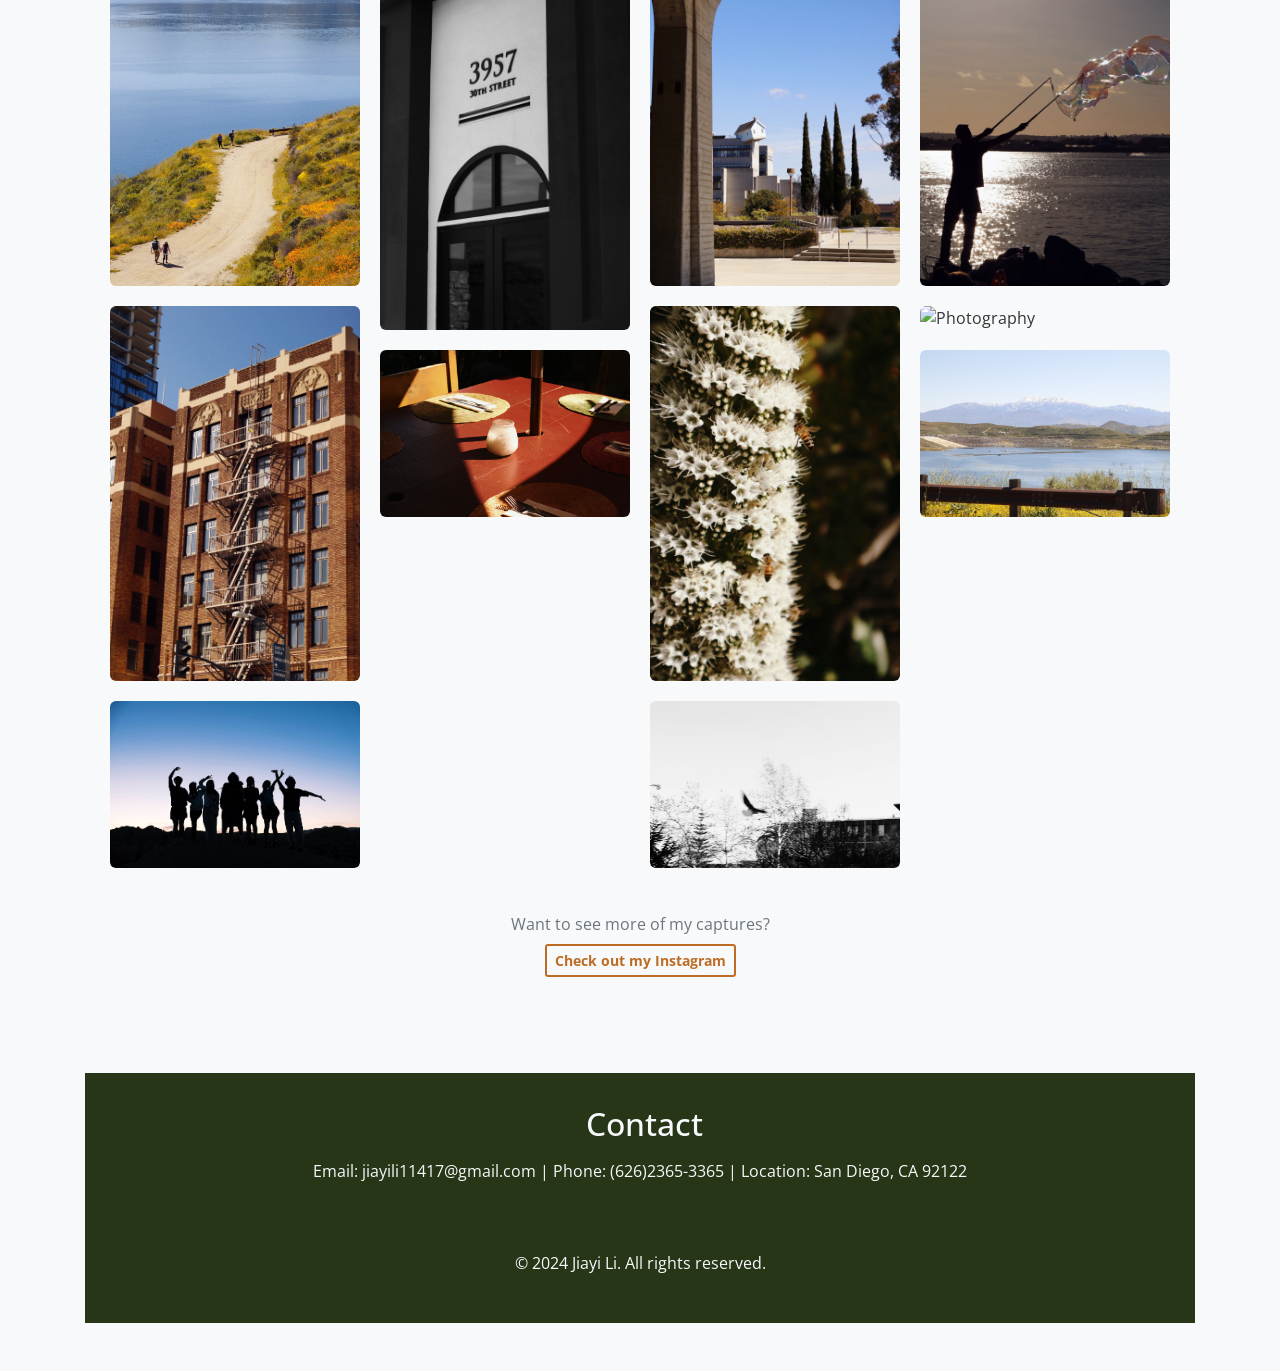
==== commit 7002720f: "Update work.html" ====
--- a/work.html
+++ b/work.html
@@ -105,12 +105,12 @@
 
                             <!-- Redesign Info & Direct Button -->
                             <div class="col-lg-7 col-md-12">
-                                <h5 style="color: #283618; font-weight: 700;" class="mb-2">Website Redesign Case Study</h5>
+                                <h5 style="color: #283618; font-weight: 700;" class="mb-2">Website Redesign</h5>
                                 <p class="small text-secondary mb-3">
-                                    I completed an extensive user research and website redesign project for the Kawasaki Disease Research Center. The updated platform focuses on streamlined navigation, accessibility, and improved educational engagement for both clinical audiences and patient families.
+                                    User research and website redesign project for the Kawasaki Disease Research Center, focusing on streamlined navigation, accessibility, and improved educational engagement for both clinical audiences and patient families.
                                 </p>
                                 <a href="https://sites.google.com/ucsd.edu/kdrc/home" target="_blank" class="btn btn-sm btn-outline-dark">
-                                    Visit Redesigned Site <i class="fas fa-arrow-right ml-1"></i>
+                                    View Project <i class="fas fa-arrow-right ml-1"></i>
                                 </a>
                             </div>
 
